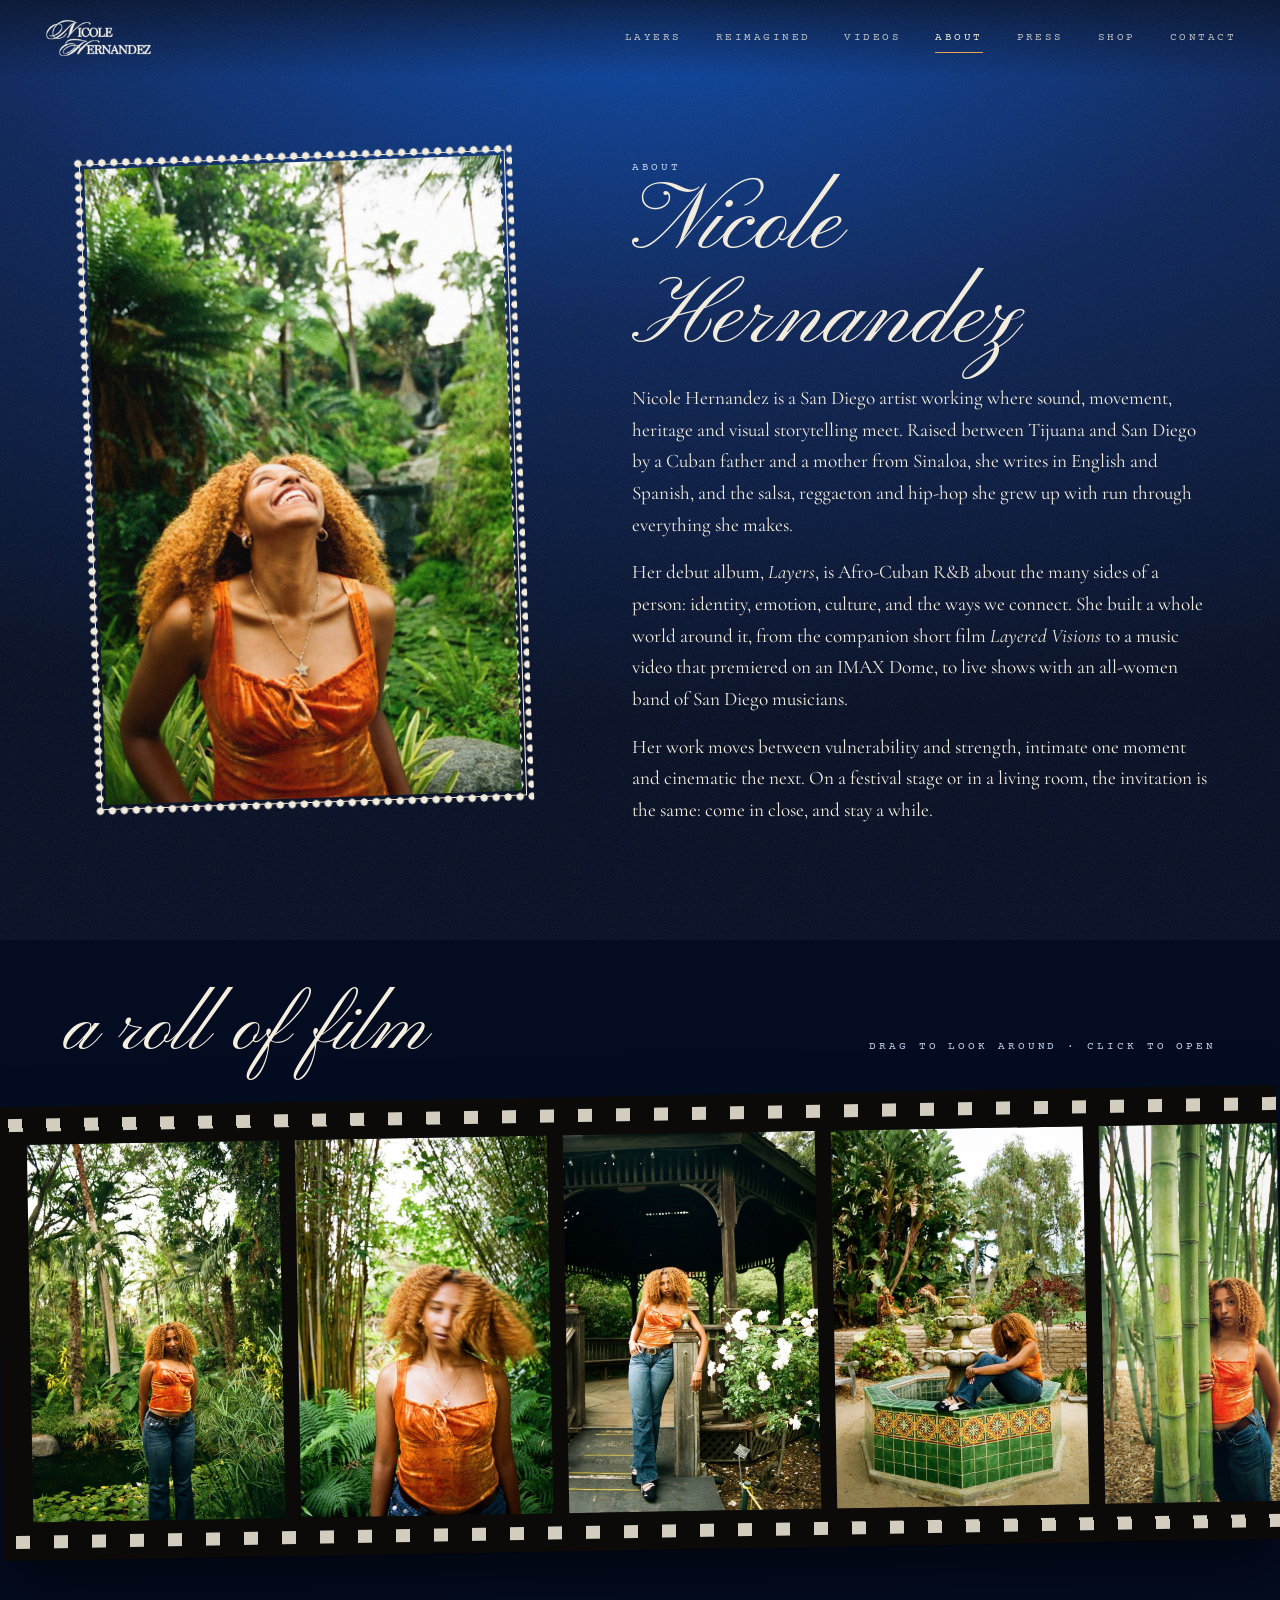
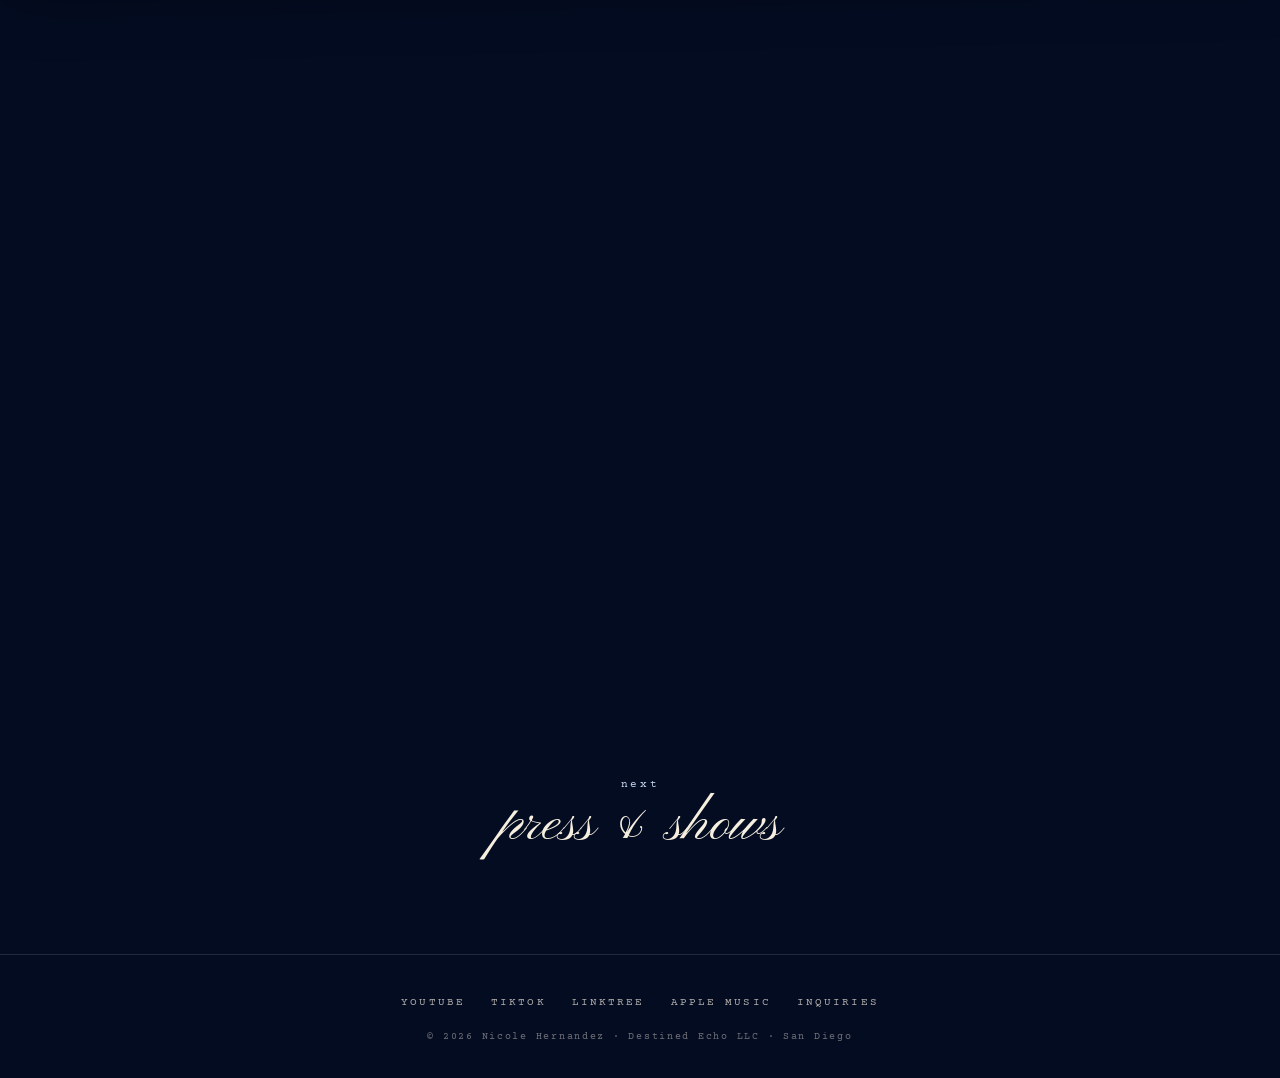
==== about.html @ edb036c1 "Add coming-soon shop sketches; simplify Destined Echo LLC credit Co-Authored-By: Claude Opus 5.5 <no" ====
<!DOCTYPE html>
<html lang="en">
<head>
<meta charset="UTF-8" />
<meta name="viewport" content="width=device-width, initial-scale=1" />
<title>About Nicole Hernandez — Singer-Songwriter &amp; Founder of NEXUS</title>
<meta name="description" content="Nicole Hernandez is a San Diego artist working across sound, movement, heritage and visual storytelling. Her debut Afro-Cuban R&amp;B album Layers, the short film Layered Visions, and NEXUS." />
<link rel="canonical" href="https://nicolehernandez.co/about.html" />
<link rel="icon" href="images/favicon.svg" type="image/svg+xml" />
<meta name="theme-color" content="#040c22" />
<meta property="og:type" content="profile" />
<meta property="og:site_name" content="Nicole Hernandez" />
<meta property="og:title" content="About Nicole Hernandez" />
<meta property="og:url" content="https://nicolehernandez.co/about.html" />
<meta property="og:image" content="https://nicolehernandez.co/images/nicole-hernandez-film-laugh.jpg" />
<meta name="twitter:card" content="summary_large_image" />

<script type="application/ld+json">
{
  "@context": "https://schema.org",
  "@type": "ProfilePage",
  "url": "https://nicolehernandez.co/about.html",
  "name": "About Nicole Hernandez",
  "mainEntity": {
    "@type": "Person",
    "@id": "https://nicolehernandez.co/#nicole",
    "name": "Nicole Hernandez",
    "url": "https://nicolehernandez.co/",
    "image": "https://nicolehernandez.co/images/nicole-hernandez-film-laugh.jpg",
    "jobTitle": "Singer-Songwriter & Creative Entrepreneur",
    "homeLocation": { "@type": "Place", "name": "San Diego, California" },
    "founder": { "@type": "Organization", "name": "NEXUS", "url": "https://nexusglobal.info/" }
  }
}
</script>

<link rel="preconnect" href="https://fonts.googleapis.com" />
<link rel="preconnect" href="https://fonts.gstatic.com" crossorigin />
<link href="https://fonts.googleapis.com/css2?family=Pinyon+Script&family=Cormorant+Garamond:ital,wght@0,400;0,500;1,400&family=Courier+Prime&display=swap" rel="stylesheet" />
<link rel="stylesheet" href="assets/site.css" />
<style>
.intro{display:grid;grid-template-columns:minmax(0,.9fr) minmax(0,1.1fr);gap:clamp(40px,7vw,100px);align-items:center;min-height:calc(100vh - 180px)}
.intro .lace{aspect-ratio:2/3;max-width:440px;width:100%;justify-self:center;transform:rotate(-2deg);transition:transform .8s cubic-bezier(.2,.8,.2,1)}
.intro .lace:hover{transform:rotate(0) scale(1.01)}
.intro h1{font-size:clamp(3.4rem,7.4vw,6.2rem)}
.intro p{margin-top:16px;max-width:31em}
.intro p:first-of-type{margin-top:26px}

/* the film roll */
.roll-head{display:flex;justify-content:space-between;align-items:baseline;gap:20px;margin:clamp(90px,12vw,150px) 0 26px;flex-wrap:wrap}
.roll{
  position:relative;margin:0 calc(-1 * clamp(16px,5vw,64px));
  background:#0b0a08;padding:38px 0;cursor:grab;
  transform:rotate(-1deg);box-shadow:0 30px 60px rgba(0,0,0,.5);
}
.roll:active{cursor:grabbing}
.roll::before,.roll::after{
  content:"";position:absolute;left:0;right:0;height:13px;z-index:2;pointer-events:none;
  background:repeating-linear-gradient(90deg,transparent 0 12px,rgba(246,239,223,.85) 12px 26px,transparent 26px 38px);
}
.roll::before{top:12px}.roll::after{bottom:12px}
.track{display:flex;gap:16px;overflow-x:auto;padding:0 30px;scrollbar-width:none;scroll-behavior:auto}
.track::-webkit-scrollbar{display:none}
.frame{flex:0 0 auto;position:relative;border:0;padding:0;background:none;cursor:inherit}
.frame img{height:clamp(260px,42vh,420px);width:auto;aspect-ratio:2/3;object-fit:cover;filter:saturate(.95);transition:filter .5s, transform .5s;pointer-events:none}
.frame:hover img,.frame:focus-visible img{filter:saturate(1.15) brightness(1.05)}
.frame span{position:absolute;left:4px;bottom:-26px;font-family:var(--type);font-size:.6rem;letter-spacing:.12em;color:var(--amber)}

/* nexus */
.caps-title{font-family:var(--serif);font-weight:500;font-size:clamp(2.4rem,6vw,3.6rem);letter-spacing:.22em;line-height:1.1}
.nexus{display:grid;grid-template-columns:minmax(0,1.1fr) minmax(0,.9fr);gap:clamp(40px,7vw,100px);align-items:center;margin-top:clamp(110px,14vw,170px)}
.nexus .lace{aspect-ratio:2/3;max-width:380px;width:100%;justify-self:center;transform:rotate(2deg)}
.nexus p{margin-top:16px;max-width:30em;color:var(--cream-dim)}
.nexus .textlink{display:inline-block;margin-top:24px}

@media (max-width:860px){
  .intro,.nexus{grid-template-columns:1fr;min-height:0}
  .nexus .lace{order:-1}
}
</style>
</head>
<body>

<header class="bar">
  <a class="home" href="index.html" aria-label="Nicole Hernandez, home"><img src="images/wordmark-cream.png" alt="" width="672" height="247" /></a>
  <nav aria-label="Main">
    <a href="layers.html">Layers</a>
    <a href="reimagined.html">Reimagined</a>
    <a href="videos.html">Videos</a>
    <a href="about.html" aria-current="page">About</a>
    <a href="press.html">Press</a>
    <a href="shop.html">Shop</a>
    <a href="contact.html">Contact</a>
  </nav>
</header>

<main class="page">
  <section class="intro">
    <div class="lace rv"><img src="images/nicole-hernandez-film-laugh.jpg" alt="Nicole Hernandez laughing in a garden, shot on film" width="1061" height="1600" /></div>
    <div class="rv">
      <p class="label">About</p>
      <h1 class="script">Nicole Hernandez</h1>
      <p>Nicole Hernandez is a San Diego artist working where sound, movement, heritage and visual storytelling meet. Raised between Tijuana and San Diego by a Cuban father and a mother from Sinaloa, she writes in English and Spanish, and the salsa, reggaeton and hip-hop she grew up with run through everything she makes.</p>
      <p>Her debut album, <em>Layers</em>, is Afro-Cuban R&amp;B about the many sides of a person: identity, emotion, culture, and the ways we connect. She built a whole world around it, from the companion short film <em>Layered Visions</em> to a music video that premiered on an IMAX Dome, to live shows with an all-women band of San Diego musicians.</p>
      <p>Her work moves between vulnerability and strength, intimate one moment and cinematic the next. On a festival stage or in a living room, the invitation is the same: come in close, and stay a while.</p>
    </div>
  </section>

  <div class="roll-head rv">
    <h2 class="script">a roll of film</h2>
    <p class="label">drag to look around · click to open</p>
  </div>
  <div class="roll rv" id="roll">
    <div class="track" id="track">
      <button class="frame" data-src="images/nicole-hernandez-film-garden.jpg"><img src="images/nicole-hernandez-film-garden.jpg" alt="Nicole Hernandez in an orange top among palms and a lily pond" loading="lazy" width="1061" height="1600" /><span>14 ▸</span></button>
      <button class="frame" data-src="images/nicole-hernandez-film-hair.jpg"><img src="images/nicole-hernandez-film-hair.jpg" alt="Nicole Hernandez mid hair-flip in a bamboo grove" loading="lazy" width="1061" height="1600" /><span>15 ▸</span></button>
      <button class="frame" data-src="images/nicole-hernandez-film-gazebo.jpg"><img src="images/nicole-hernandez-film-gazebo.jpg" alt="Nicole Hernandez leaning on a wooden gazebo beside white roses" loading="lazy" width="1061" height="1600" /><span>16 ▸</span></button>
      <button class="frame" data-src="images/nicole-hernandez-film-fountain.jpg"><img src="images/nicole-hernandez-film-fountain.jpg" alt="Nicole Hernandez sitting on a green tiled fountain" loading="lazy" width="1061" height="1600" /><span>17 ▸</span></button>
      <button class="frame" data-src="images/nicole-hernandez-film-bamboo.jpg"><img src="images/nicole-hernandez-film-bamboo.jpg" alt="Nicole Hernandez standing between tall bamboo stalks" loading="lazy" width="1061" height="1600" /><span>18 ▸</span></button>
      <button class="frame" data-src="images/nicole-hernandez-film-laugh.jpg"><img src="images/nicole-hernandez-film-laugh.jpg" alt="Nicole Hernandez laughing up at the sky" loading="lazy" width="1061" height="1600" /><span>19 ▸</span></button>
    </div>
  </div>

  <section class="nexus">
    <div class="rv">
      <p class="label">Beyond the music</p>
      <h2 class="caps-title">NEXUS</h2>
      <p>The same belief that everything is connected led Nicole to found NEXUS, a San Diego community that brings artists and audiences together across music, dance, film, fashion and sport.</p>
      <a class="textlink" href="https://nexusglobal.info/" target="_blank" rel="noopener">Visit NEXUS ↗</a>
    </div>
    <div class="lace rv"><img src="images/nicole-hernandez-film-gazebo.jpg" alt="" loading="lazy" width="1061" height="1600" /></div>
  </section>

  <div class="next"><a href="press.html"><span>next</span>press &amp; shows</a></div>
</main>

<footer class="foot">
  <a href="https://www.youtube.com/@nicolehernandezcolin" target="_blank" rel="noopener me">YouTube</a>
  <a href="https://www.tiktok.com/@nicolehernandezcolin" target="_blank" rel="noopener me">TikTok</a>
  <a href="https://linktr.ee/nicolehernandezcolin" target="_blank" rel="noopener me">Linktree</a>
  <a href="https://music.apple.com/us/album/layers/1818138787" target="_blank" rel="noopener">Apple Music</a>
  <a href="contact.html">Inquiries</a>
  <small>© 2026 Nicole Hernandez · Destined Echo LLC · San Diego</small>
</footer>

<script src="assets/site.js"></script>
<script>
(() => {
  // drag the film roll with a mouse (touch scrolls natively), with a little glide
  const track = document.getElementById('track');
  let down = false, sx = 0, sl = 0, v = 0, last = 0, moved = false;
  track.addEventListener('pointerdown', e => {
    if (e.pointerType !== 'mouse') return;
    down = true; moved = false; sx = last = e.clientX; sl = track.scrollLeft; v = 0;
  });
  addEventListener('pointermove', e => {
    if (!down) return;
    if (Math.abs(e.clientX - sx) > 4) moved = true;
    v = e.clientX - last; last = e.clientX;
    track.scrollLeft = sl - (e.clientX - sx);
  });
  addEventListener('pointerup', () => {
    if (!down) return;
    down = false;
    (function glide() { if (Math.abs(v) < .5) return; track.scrollLeft -= v; v *= .93; requestAnimationFrame(glide); })();
  });
  track.querySelectorAll('.frame').forEach(f => f.addEventListener('click', e => {
    if (moved) { e.preventDefault(); return; }
    NH.openPhoto(f.dataset.src, f.querySelector('img').alt, f);
  }));
  // vertical wheel scrolls the roll sideways while hovering it
  track.addEventListener('wheel', e => {
    if (Math.abs(e.deltaY) < Math.abs(e.deltaX)) return;
    const max = track.scrollWidth - track.clientWidth;
    if ((e.deltaY > 0 && track.scrollLeft < max) || (e.deltaY < 0 && track.scrollLeft > 0)) {
      e.preventDefault(); track.scrollLeft += e.deltaY;
    }
  }, { passive: false });
})();
</script>
</body>
</html>
---- assets/site.css ----
/* ════════════════════════════════════════════════════════════
   Nicole Hernandez — shared styles
   One palette (blues + cream, one warm amber accent), one lace frame,
   three typefaces. Every page links this file.
   ════════════════════════════════════════════════════════════ */
:root{
  --night:#040c22;
  --deep:#0a2357;
  --cobalt:#0a47a8;
  --sky:#6c9be6;
  --mist:#c8d7f2;
  --cream:#f6efdf;
  --cream-dim:rgba(246,239,223,.72);
  --amber:#f2a24a;
  --script:'Pinyon Script', cursive;
  --serif:'Cormorant Garamond', Georgia, serif;
  --type:'Courier Prime', 'Courier New', monospace;
}
*{box-sizing:border-box;margin:0;padding:0}
html{background:var(--night)}
body{
  min-height:100vh;
  background:radial-gradient(ellipse 120% 80% at 50% 0%, var(--cobalt) 0%, var(--deep) 45%, var(--night) 100%) fixed;
  color:var(--cream);
  font-family:var(--serif);
  font-size:1.2rem;
  line-height:1.65;
  overflow-x:hidden;
  -webkit-font-smoothing:antialiased;
}
a{color:inherit}
img{max-width:100%;display:block}
::selection{background:var(--amber);color:var(--night)}

/* film grain over everything */
body::after{
  content:"";position:fixed;inset:-40px;pointer-events:none;z-index:90;opacity:.11;
  background-image:url("data:image/svg+xml,%3Csvg xmlns='http://www.w3.org/2000/svg' width='180' height='180'%3E%3Cfilter id='n'%3E%3CfeTurbulence type='fractalNoise' baseFrequency='.85' numOctaves='3' stitchTiles='stitch'/%3E%3C/filter%3E%3Crect width='100%25' height='100%25' filter='url(%23n)'/%3E%3C/svg%3E");
  animation:grain .9s steps(3) infinite;
}
@keyframes grain{33%{transform:translate(-6px,4px)}66%{transform:translate(5px,-5px)}}

/* ── type ── */
.label{font-family:var(--type);font-size:.7rem;letter-spacing:.26em;text-transform:uppercase;color:var(--mist)}
.script{font-family:var(--script);font-weight:400;line-height:1}
h1.script{font-size:clamp(4.4rem,13vw,9rem)}
h2.script{font-size:clamp(3rem,8vw,5rem)}
.lede{font-style:italic;color:var(--cream-dim);max-width:34em}
.textlink{font-family:var(--type);font-size:.74rem;letter-spacing:.18em;text-transform:uppercase;text-decoration:none;
  border-bottom:1px solid rgba(246,239,223,.35);padding-bottom:3px;transition:color .3s,border-color .3s}
.textlink:hover{color:var(--amber);border-color:var(--amber)}

/* ── lace frame (cream doily dots) ── */
.lace{
  position:relative;padding:12px;
  background:radial-gradient(circle, var(--cream) 3.4px, transparent 3.9px) 0 0/12px 12px;
  filter:drop-shadow(0 24px 40px rgba(0,0,0,.45));
}
.lace::before{content:"";position:absolute;inset:12px;border:1px solid var(--cream);pointer-events:none;z-index:2;margin:-5px}
.lace > img,.lace > .fill{width:100%;height:100%;object-fit:cover;position:relative}

/* ── top bar ── */
.bar{
  position:fixed;top:0;left:0;right:0;z-index:50;
  display:flex;align-items:center;justify-content:space-between;gap:20px;
  padding:18px clamp(16px,4vw,44px);
  background:linear-gradient(to bottom, rgba(4,12,34,.75), rgba(4,12,34,0));
}
.bar .home img{height:40px;width:auto;transition:opacity .3s}
.bar .home:hover img{opacity:.75}
.bar nav{display:flex;gap:clamp(14px,3vw,34px)}
.bar nav a{font-family:var(--type);font-size:.7rem;letter-spacing:.22em;text-transform:uppercase;text-decoration:none;opacity:.78;position:relative;padding:4px 0}
.bar nav a::after{content:"";position:absolute;left:0;right:0;bottom:-2px;height:1px;background:var(--amber);transform:scaleX(0);transform-origin:left;transition:transform .35s}
.bar nav a:hover,.bar nav a[aria-current="page"]{opacity:1}
.bar nav a:hover::after,.bar nav a[aria-current="page"]::after{transform:scaleX(1)}

/* ── page shell ── */
.page{min-height:100vh;padding:120px clamp(16px,5vw,64px) 60px;max-width:1280px;margin:0 auto}
.next{display:flex;justify-content:center;margin:90px 0 10px}
.next a{font-family:var(--script);font-size:clamp(2.4rem,6vw,3.6rem);text-decoration:none;line-height:1;transition:color .3s, letter-spacing .4s}
.next a span{font-family:var(--type);font-size:.66rem;letter-spacing:.26em;display:block;text-align:center;color:var(--mist);margin-bottom:6px}
.next a:hover{color:var(--amber)}

.foot{display:flex;flex-wrap:wrap;justify-content:center;gap:10px 26px;padding:40px 20px 34px;border-top:1px solid rgba(200,215,242,.15);margin-top:30px}
.foot a{font-family:var(--type);font-size:.66rem;letter-spacing:.2em;text-transform:uppercase;text-decoration:none;opacity:.7}
.foot a:hover{opacity:1;color:var(--amber)}
.foot small{flex-basis:100%;text-align:center;font-family:var(--type);font-size:.6rem;letter-spacing:.18em;opacity:.45;margin-top:6px}

/* ── warm light that follows the cursor (the "firelight in blue") ── */
.glow{
  position:fixed;left:0;top:0;width:520px;height:520px;margin:-260px 0 0 -260px;border-radius:50%;
  pointer-events:none;z-index:1;mix-blend-mode:screen;opacity:0;transition:opacity .6s;
  background:radial-gradient(circle, rgba(242,162,74,.16), rgba(242,162,74,.05) 40%, transparent 68%);
}
.glow.on{opacity:1}

/* ── page transition veil ── */
.veil{
  position:fixed;inset:0;z-index:100;pointer-events:none;
  background:radial-gradient(ellipse at 50% 40%, var(--cobalt), var(--night) 75%);
  clip-path:circle(0% at var(--vx,50%) var(--vy,50%));
}
.veil.cover{clip-path:circle(150% at var(--vx,50%) var(--vy,50%));transition:clip-path .65s cubic-bezier(.7,0,.3,1)}
.veil.instant{transition:none}
.veil.lift{clip-path:circle(0% at 50% 50%);transition:clip-path .8s cubic-bezier(.7,0,.3,1)}

/* ── reveal on scroll ── */
.rv{opacity:0;translate:0 26px;filter:blur(6px);transition:opacity 1s ease, translate 1s ease, filter 1s ease}
.rv.in{opacity:1;translate:0 0;filter:none}

/* ── lightbox (videos + photos) ── */
.lb{position:fixed;inset:0;z-index:95;display:none;place-items:center;padding:20px;background:rgba(4,12,34,.92);backdrop-filter:blur(8px)}
.lb.on{display:grid;animation:fade .35s ease}
@keyframes fade{from{opacity:0}}
.lb-close{position:absolute;top:18px;right:18px;background:none;border:1px solid var(--cream);color:var(--cream);border-radius:999px;padding:8px 16px;font-family:var(--type);font-size:.68rem;letter-spacing:.2em;cursor:pointer}
.lb-close:hover{background:var(--cream);color:var(--night)}

@media (max-width:720px){
  .bar{flex-direction:column;gap:8px;padding:12px 12px 16px;background:linear-gradient(to bottom, rgba(4,12,34,.92) 60%, rgba(4,12,34,0))}
  .bar .home img{height:32px}
  .bar nav{gap:8px 16px;flex-wrap:wrap;justify-content:center}
  .bar nav a{font-size:.64rem;letter-spacing:.16em}
  .page{padding-top:130px}
}
@media (prefers-reduced-motion:reduce){
  *,*::before,*::after{animation:none!important;transition:none!important}
  .rv{opacity:1;translate:none;filter:none}
}
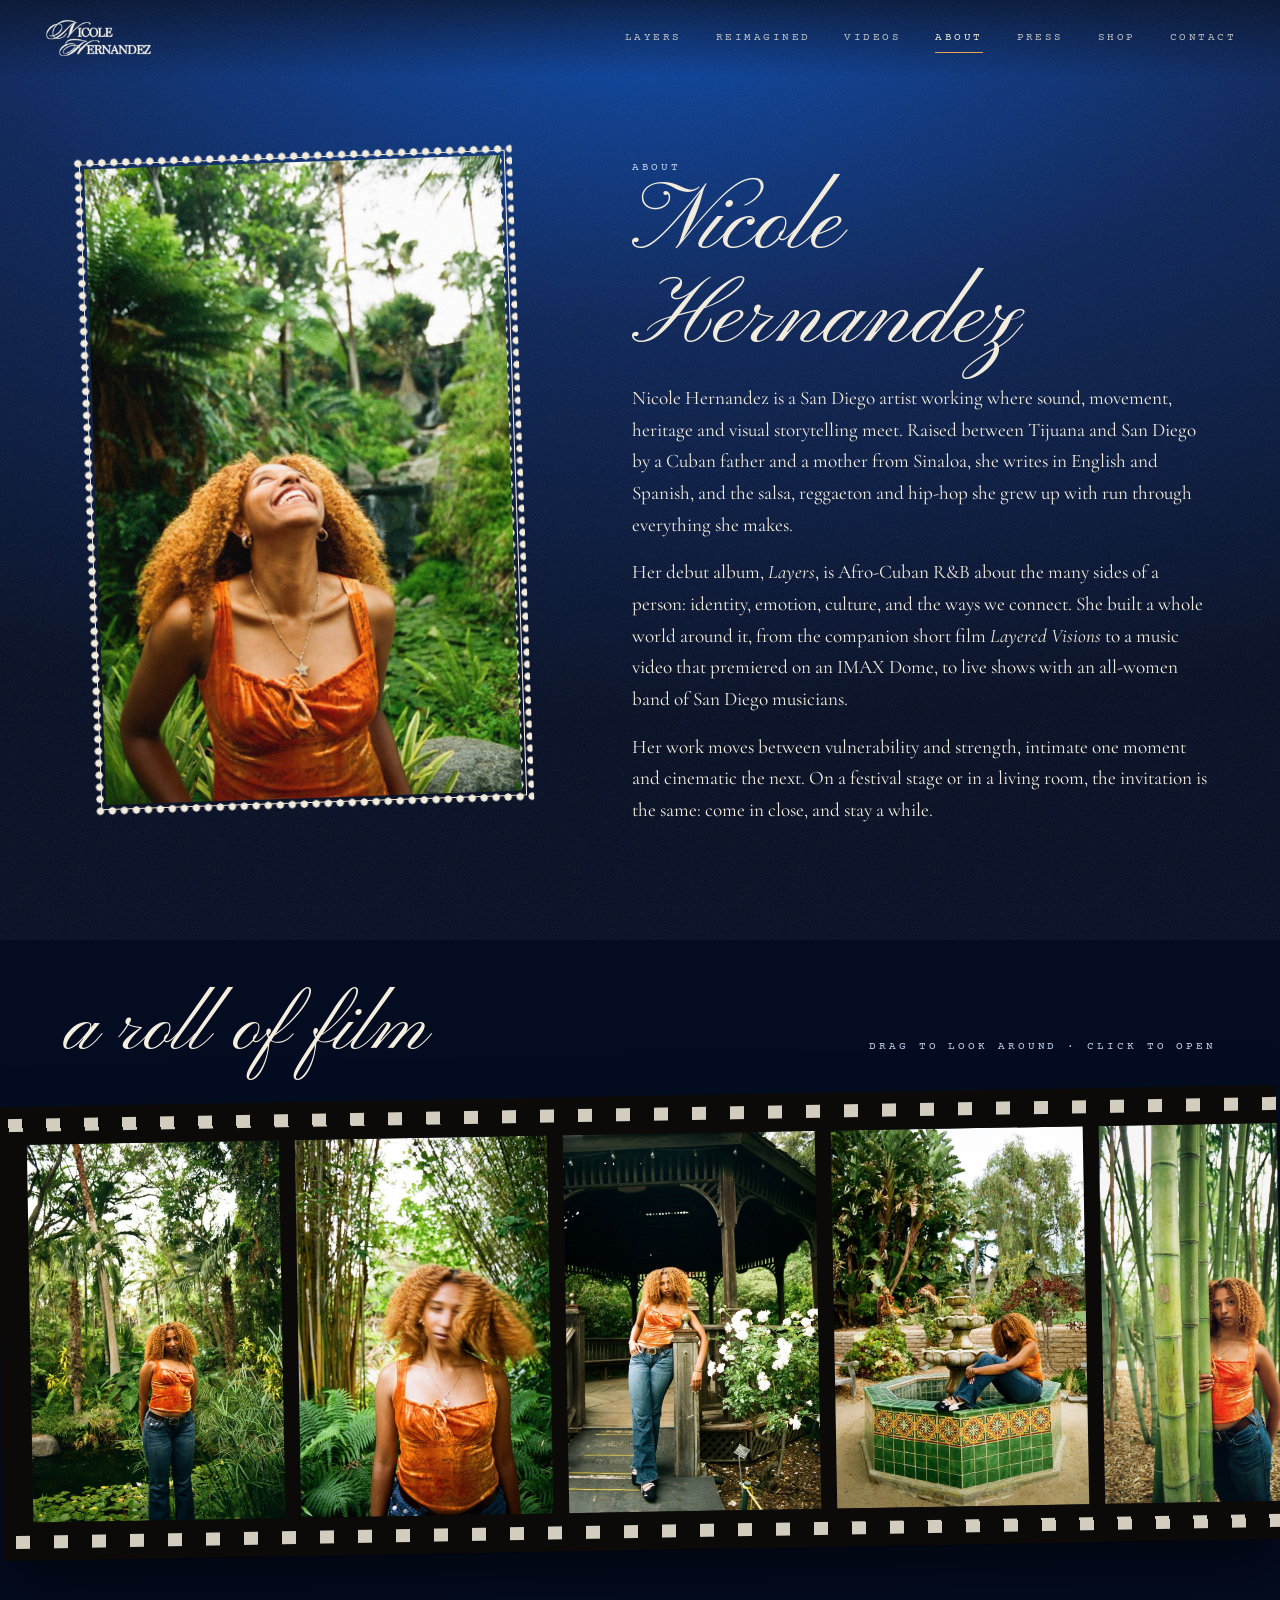
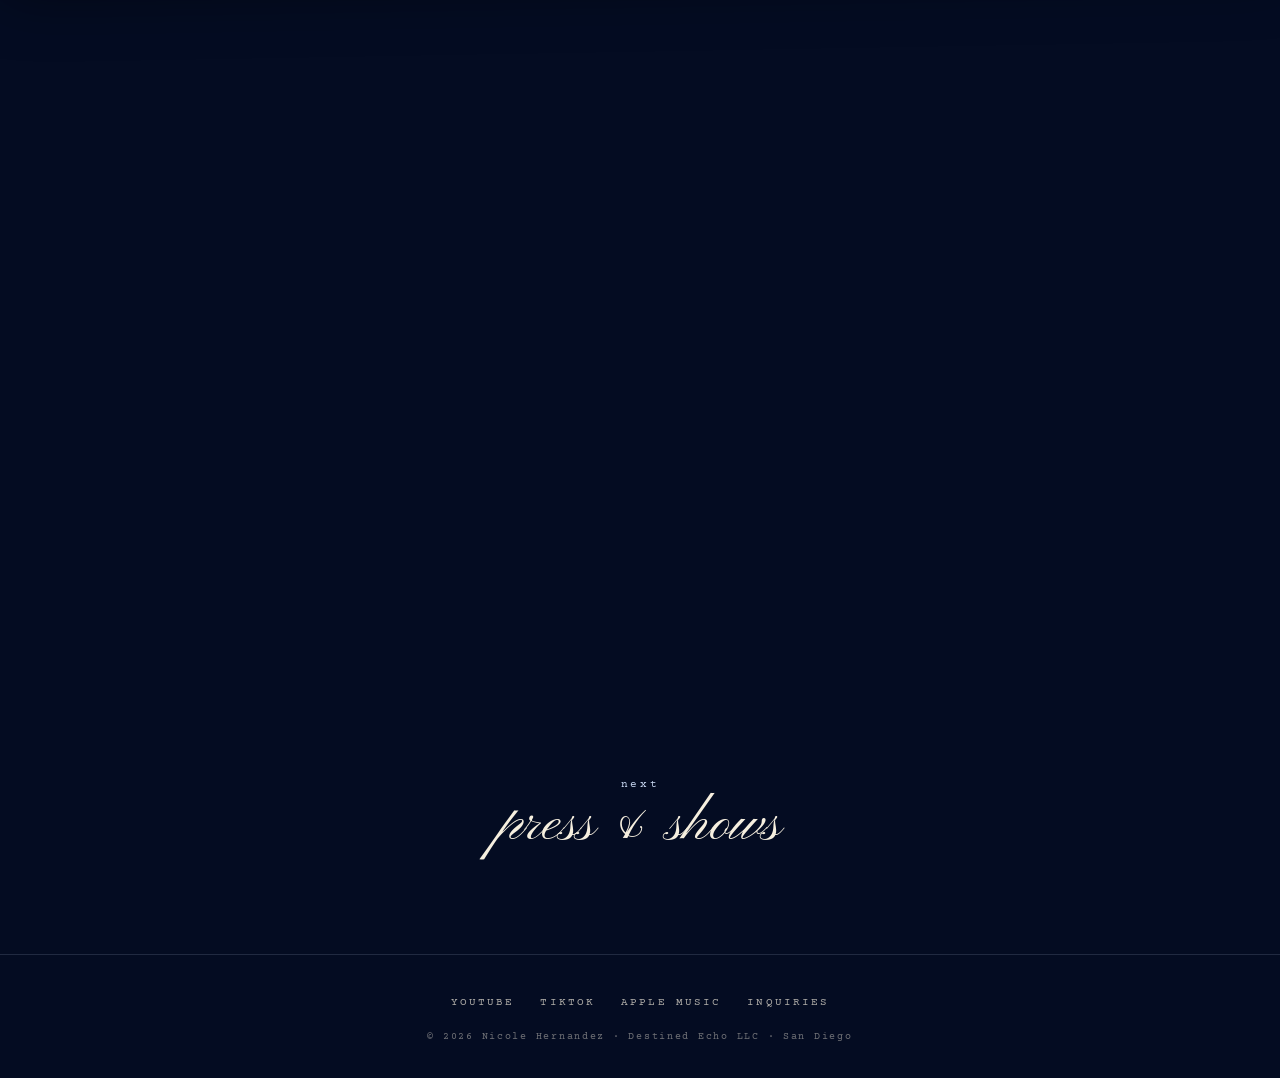
==== commit 5a68fd84: "Remove Linktree links Co-Authored-By: Claude Opus 5.5 <noreply@anthropic.com>" ====
--- a/about.html
+++ b/about.html
@@ -137,7 +137,6 @@
 <footer class="foot">
   <a href="https://www.youtube.com/@nicolehernandezcolin" target="_blank" rel="noopener me">YouTube</a>
   <a href="https://www.tiktok.com/@nicolehernandezcolin" target="_blank" rel="noopener me">TikTok</a>
-  <a href="https://linktr.ee/nicolehernandezcolin" target="_blank" rel="noopener me">Linktree</a>
   <a href="https://music.apple.com/us/album/layers/1818138787" target="_blank" rel="noopener">Apple Music</a>
   <a href="contact.html">Inquiries</a>
   <small>© 2026 Nicole Hernandez · Destined Echo LLC · San Diego</small>
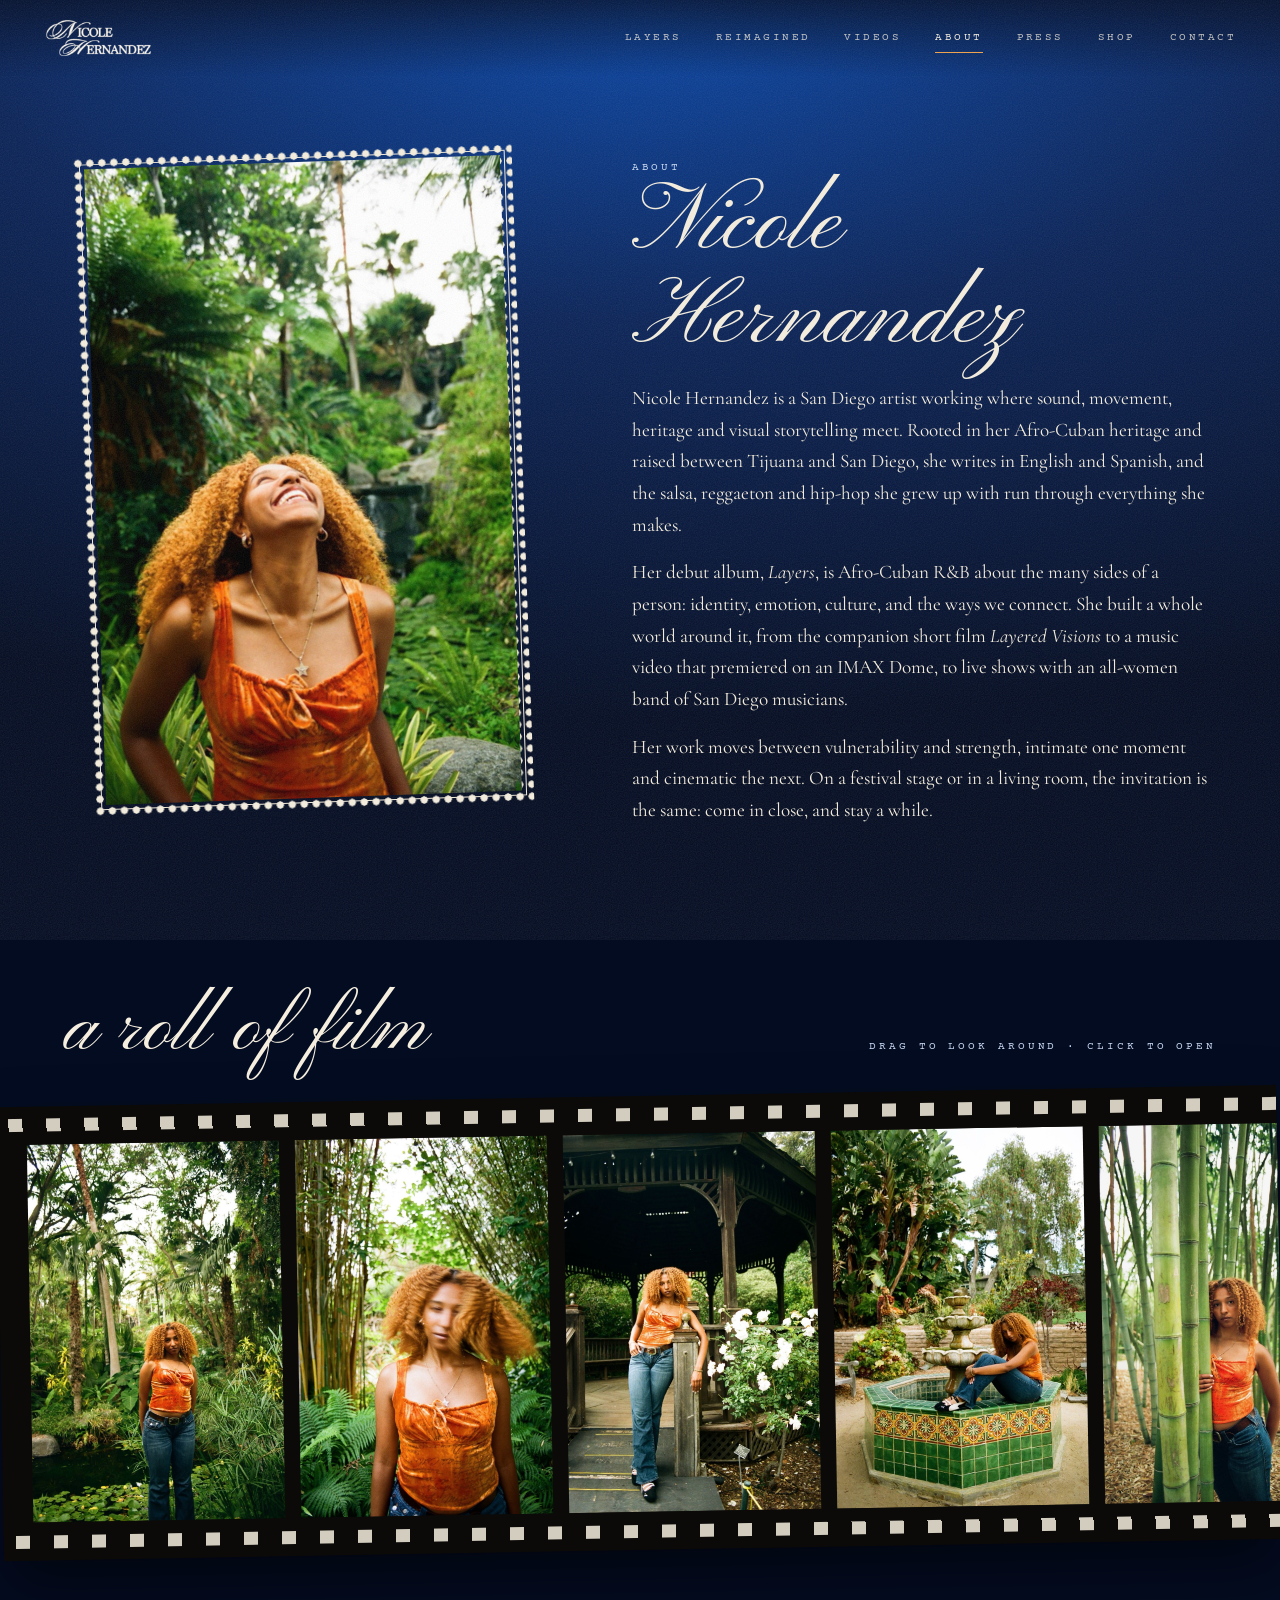
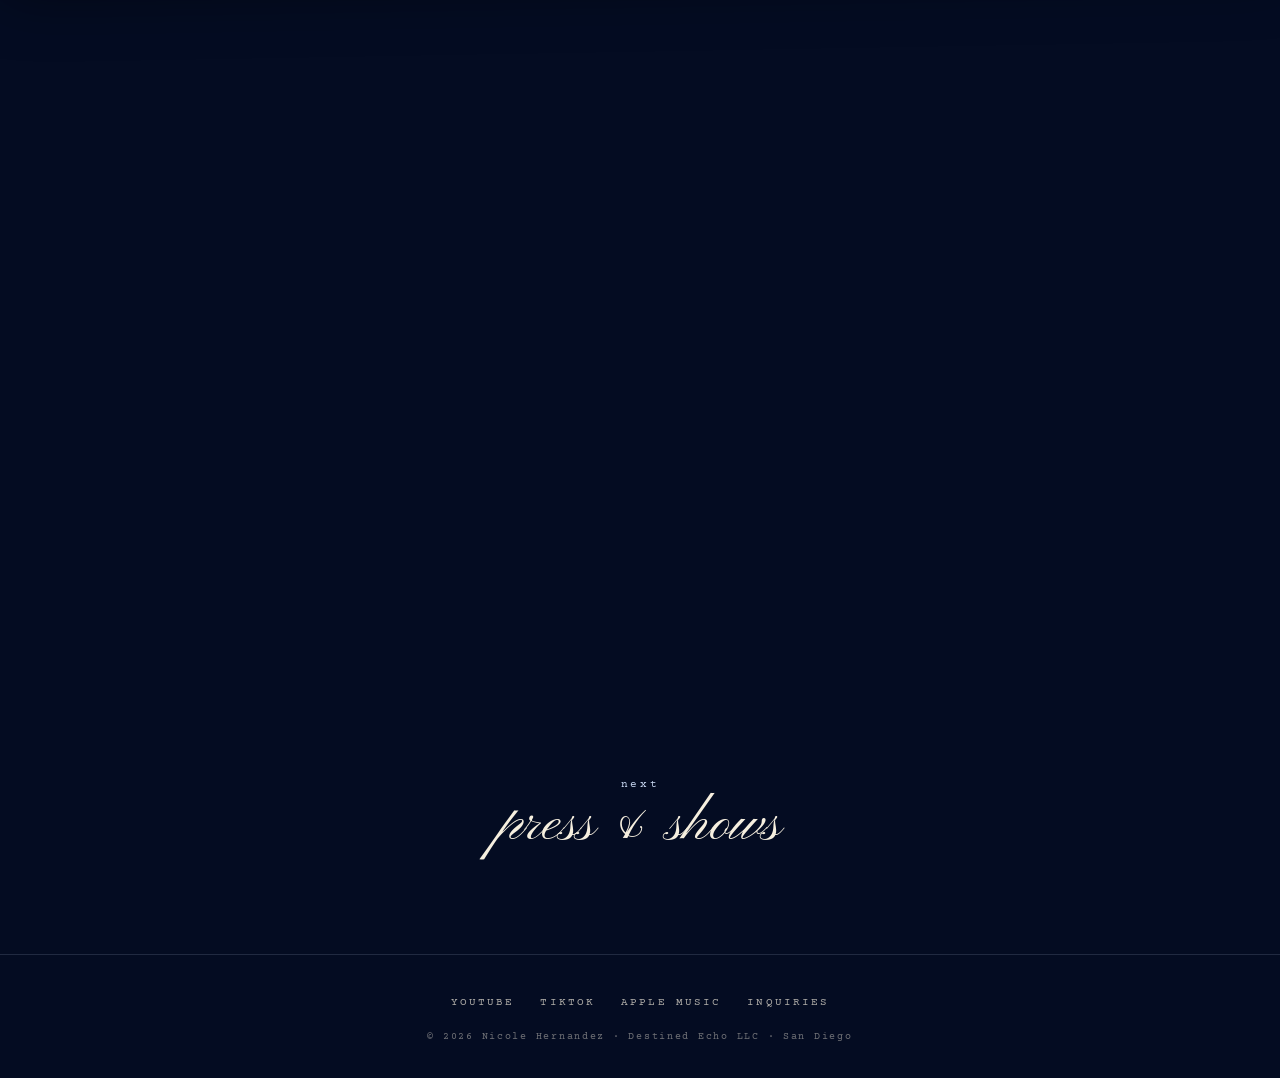
==== commit 26a2b7a0: "About: lead with Afro-Cuban heritage Co-Authored-By: Claude Opus 5.5 <noreply@anthropic.com>" ====
--- a/about.html
+++ b/about.html
@@ -100,7 +100,7 @@
     <div class="rv">
       <p class="label">About</p>
       <h1 class="script">Nicole Hernandez</h1>
-      <p>Nicole Hernandez is a San Diego artist working where sound, movement, heritage and visual storytelling meet. Raised between Tijuana and San Diego by a Cuban father and a mother from Sinaloa, she writes in English and Spanish, and the salsa, reggaeton and hip-hop she grew up with run through everything she makes.</p>
+      <p>Nicole Hernandez is a San Diego artist working where sound, movement, heritage and visual storytelling meet. Rooted in her Afro-Cuban heritage and raised between Tijuana and San Diego, she writes in English and Spanish, and the salsa, reggaeton and hip-hop she grew up with run through everything she makes.</p>
       <p>Her debut album, <em>Layers</em>, is Afro-Cuban R&amp;B about the many sides of a person: identity, emotion, culture, and the ways we connect. She built a whole world around it, from the companion short film <em>Layered Visions</em> to a music video that premiered on an IMAX Dome, to live shows with an all-women band of San Diego musicians.</p>
       <p>Her work moves between vulnerability and strength, intimate one moment and cinematic the next. On a festival stage or in a living room, the invitation is the same: come in close, and stay a while.</p>
     </div>
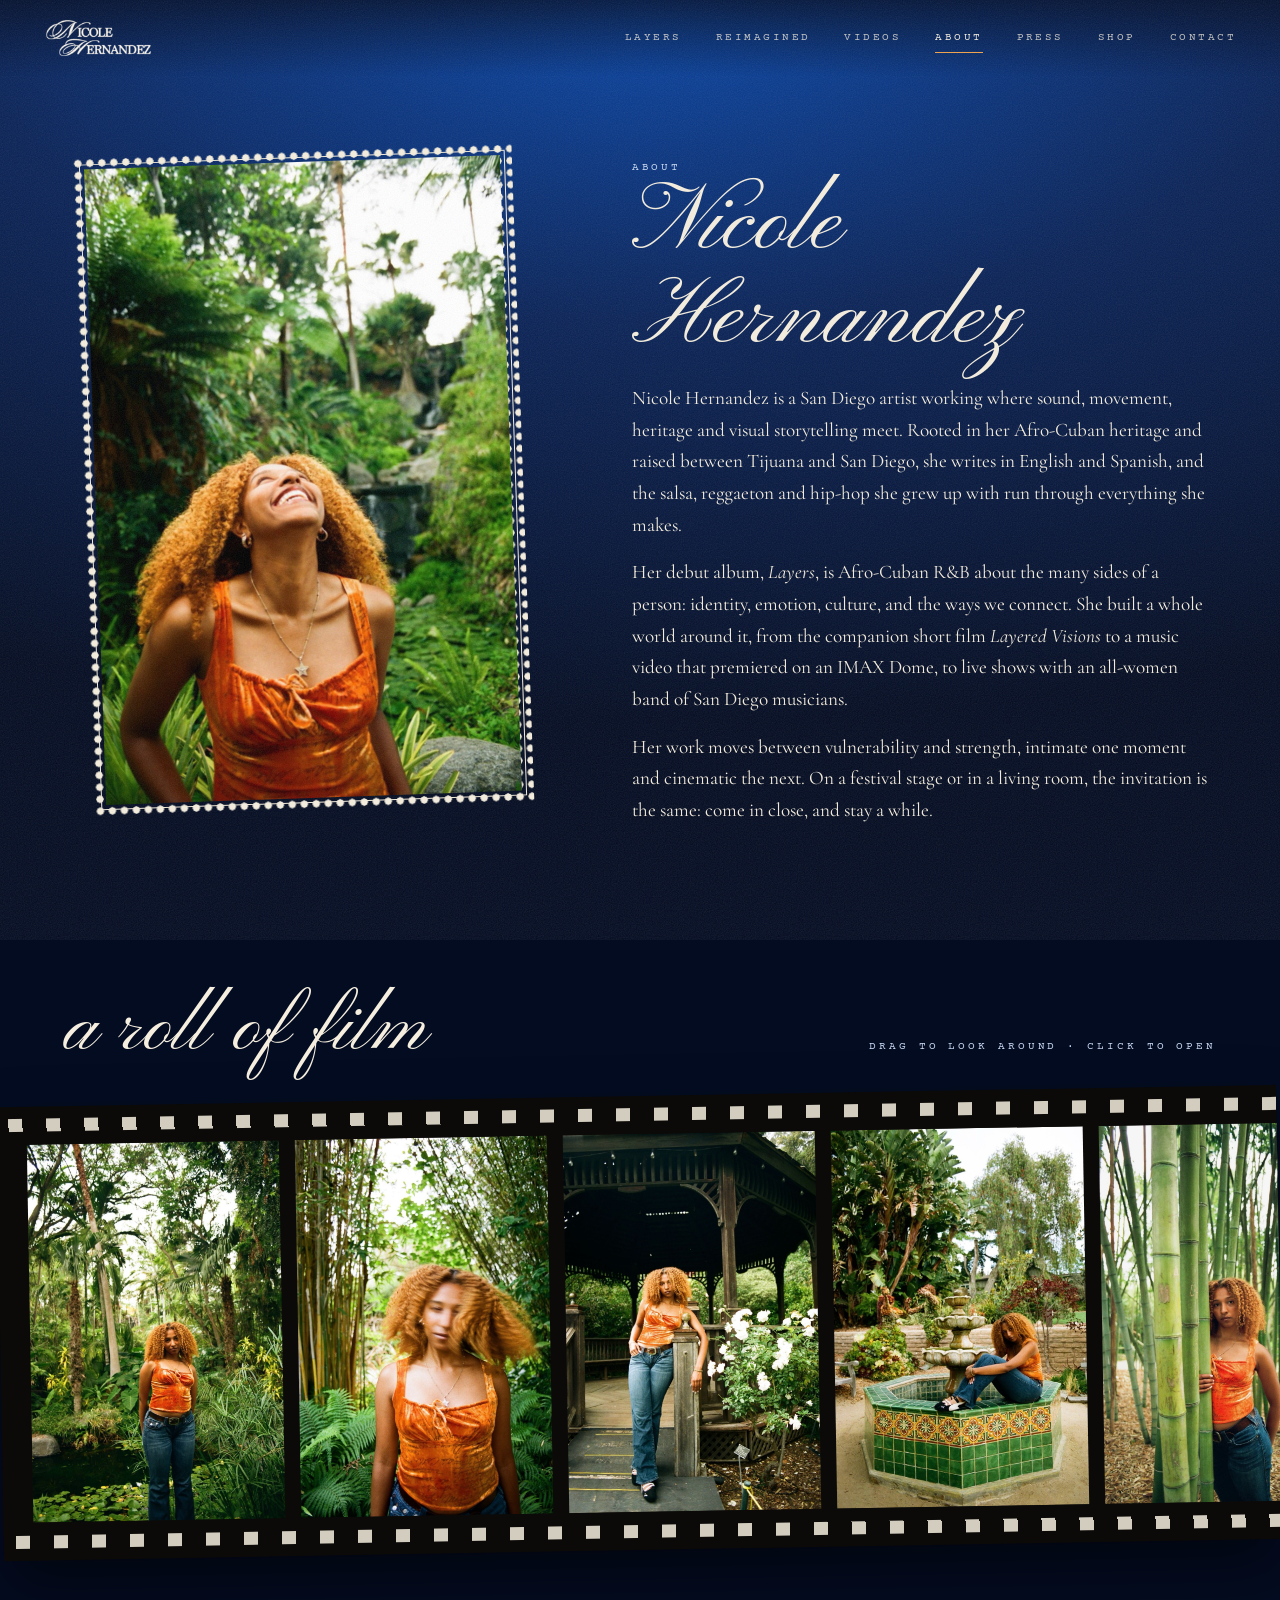
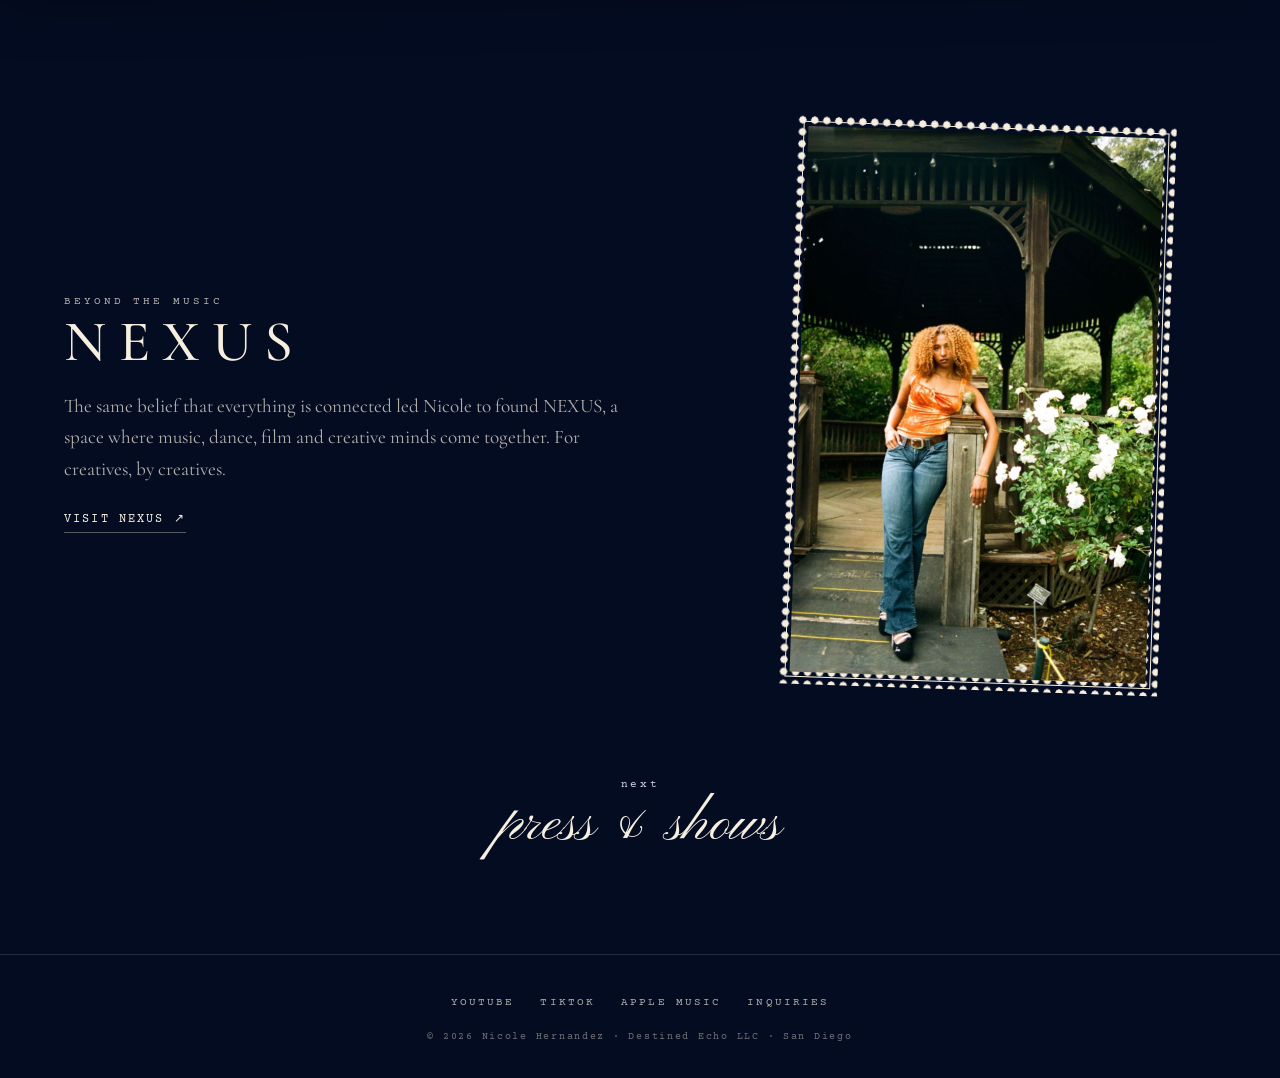
==== commit 8dfeca0e: "About: new NEXUS description Co-Authored-By: Claude Opus 5.5 <noreply@anthropic.com>" ====
--- a/about.html
+++ b/about.html
@@ -125,7 +125,7 @@
     <div class="rv">
       <p class="label">Beyond the music</p>
       <h2 class="caps-title">NEXUS</h2>
-      <p>The same belief that everything is connected led Nicole to found NEXUS, a San Diego community that brings artists and audiences together across music, dance, film, fashion and sport.</p>
+      <p>The same belief that everything is connected led Nicole to found NEXUS, a space where music, dance, film and creative minds come together. For creatives, by creatives.</p>
       <a class="textlink" href="https://nexusglobal.info/" target="_blank" rel="noopener">Visit NEXUS ↗</a>
     </div>
     <div class="lace rv"><img src="images/nicole-hernandez-film-gazebo.jpg" alt="" loading="lazy" width="1061" height="1600" /></div>
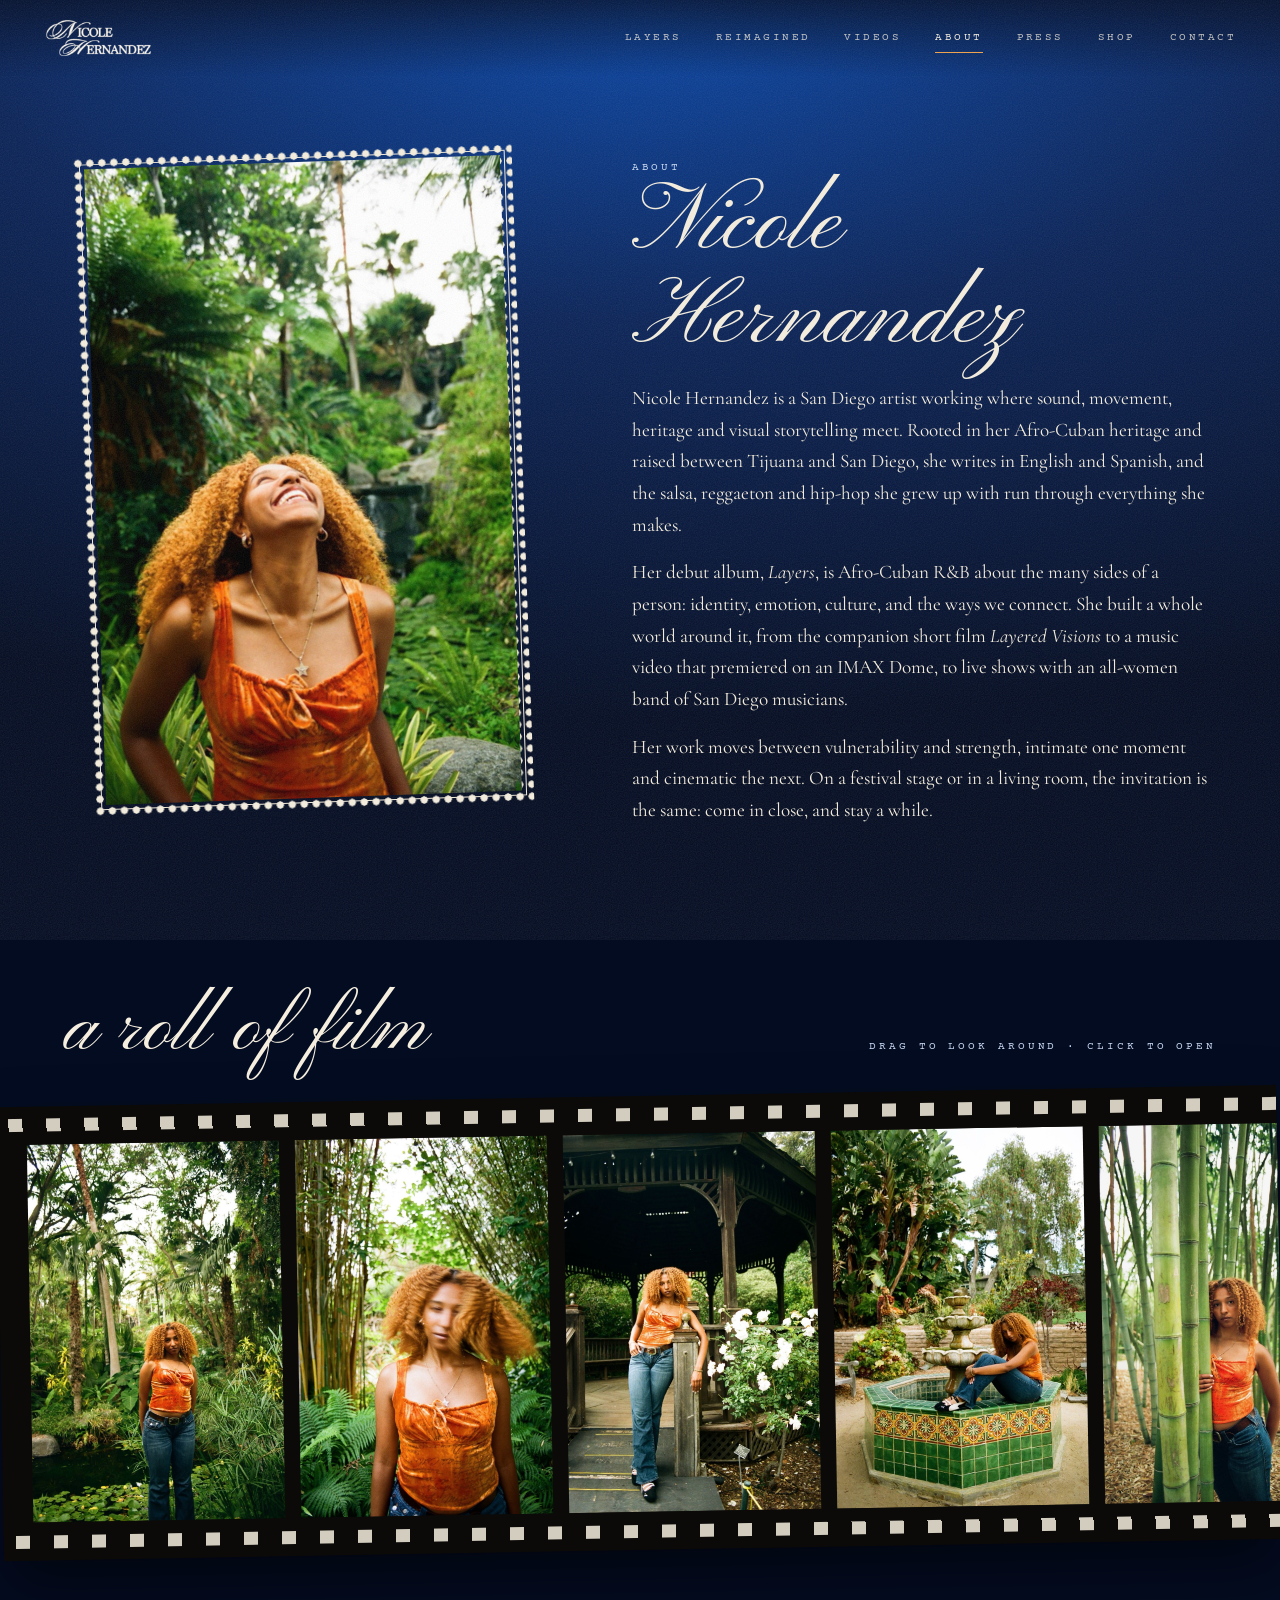
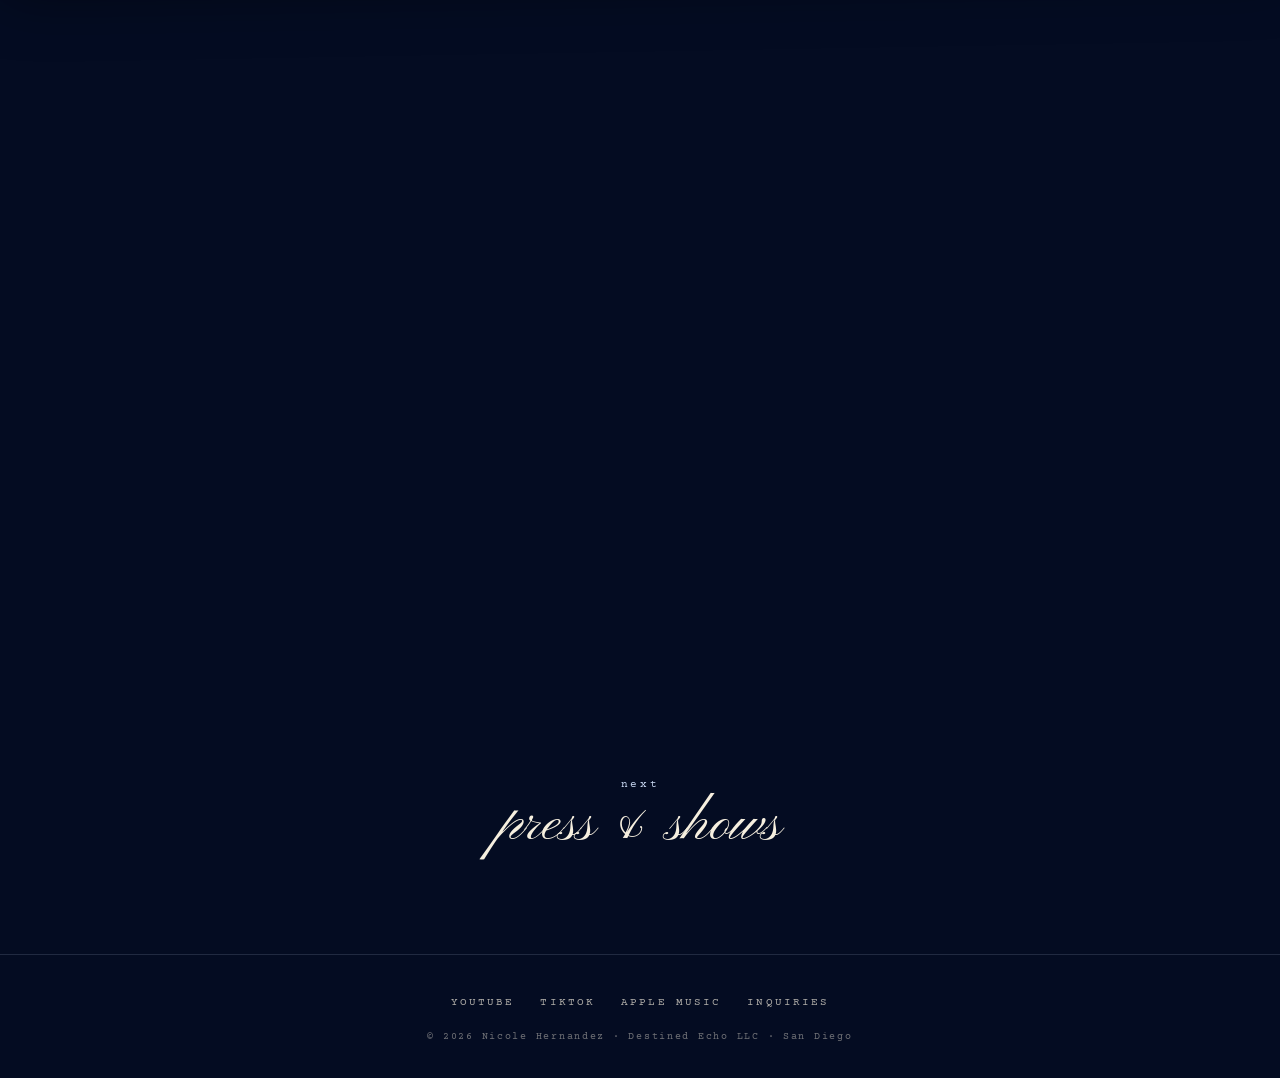
==== commit 445f09c6: "SEO: full artist profile on About, image sitemap Co-Authored-By: Claude Opus 5.5 <noreply@anthropic." ====
--- a/about.html
+++ b/about.html
@@ -25,11 +25,32 @@
     "@type": "Person",
     "@id": "https://nicolehernandez.co/#nicole",
     "name": "Nicole Hernandez",
+    "alternateName": "Nicole Hernandez Colin",
     "url": "https://nicolehernandez.co/",
-    "image": "https://nicolehernandez.co/images/nicole-hernandez-film-laugh.jpg",
+    "image": [
+      "https://nicolehernandez.co/images/nicole-hernandez-layers-portrait.jpg",
+      "https://nicolehernandez.co/images/nicole-hernandez-film-laugh.jpg"
+    ],
     "jobTitle": "Singer-Songwriter & Creative Entrepreneur",
+    "description": "Nicole Hernandez is a San Diego singer-songwriter and multidisciplinary artist rooted in her Afro-Cuban heritage. Creator of the Afro-Cuban R&B album Layers and the short film Layered Visions, and founder of NEXUS.",
+    "hasOccupation": [
+      { "@type": "Occupation", "name": "Singer-songwriter" },
+      { "@type": "Occupation", "name": "Creative entrepreneur" }
+    ],
     "homeLocation": { "@type": "Place", "name": "San Diego, California" },
-    "founder": { "@type": "Organization", "name": "NEXUS", "url": "https://nexusglobal.info/" }
+    "knowsLanguage": ["English", "Spanish"],
+    "founder": { "@type": "Organization", "name": "NEXUS", "url": "https://nexusglobal.info/" },
+    "sameAs": [
+      "https://www.youtube.com/@nicolehernandezcolin",
+      "https://www.tiktok.com/@nicolehernandezcolin",
+      "https://music.apple.com/us/album/layers/1818138787",
+      "https://soundcloud.com/nicole-hernandez-268512016",
+      "https://nexusglobal.info/"
+    ],
+    "subjectOf": [
+      { "@type": "PodcastEpisode", "name": "Nicole Hernandez's music crosses borders, languages and genres", "datePublished": "2026-09-17", "url": "https://www.kpbs.org/podcasts/the-finest/nicole-hernandezs-music-crosses-borders-languages-and-genres" },
+      { "@type": "NewsArticle", "headline": "10 standout San Diego artists from the 2026 NPR Tiny Desk Contest", "datePublished": "2026-05-12", "url": "https://www.kpbs.org/news/arts-culture/2026/05/12/10-standout-san-diego-artists-from-the-2026-npr-tiny-desk-contest" }
+    ]
   }
 }
 </script>
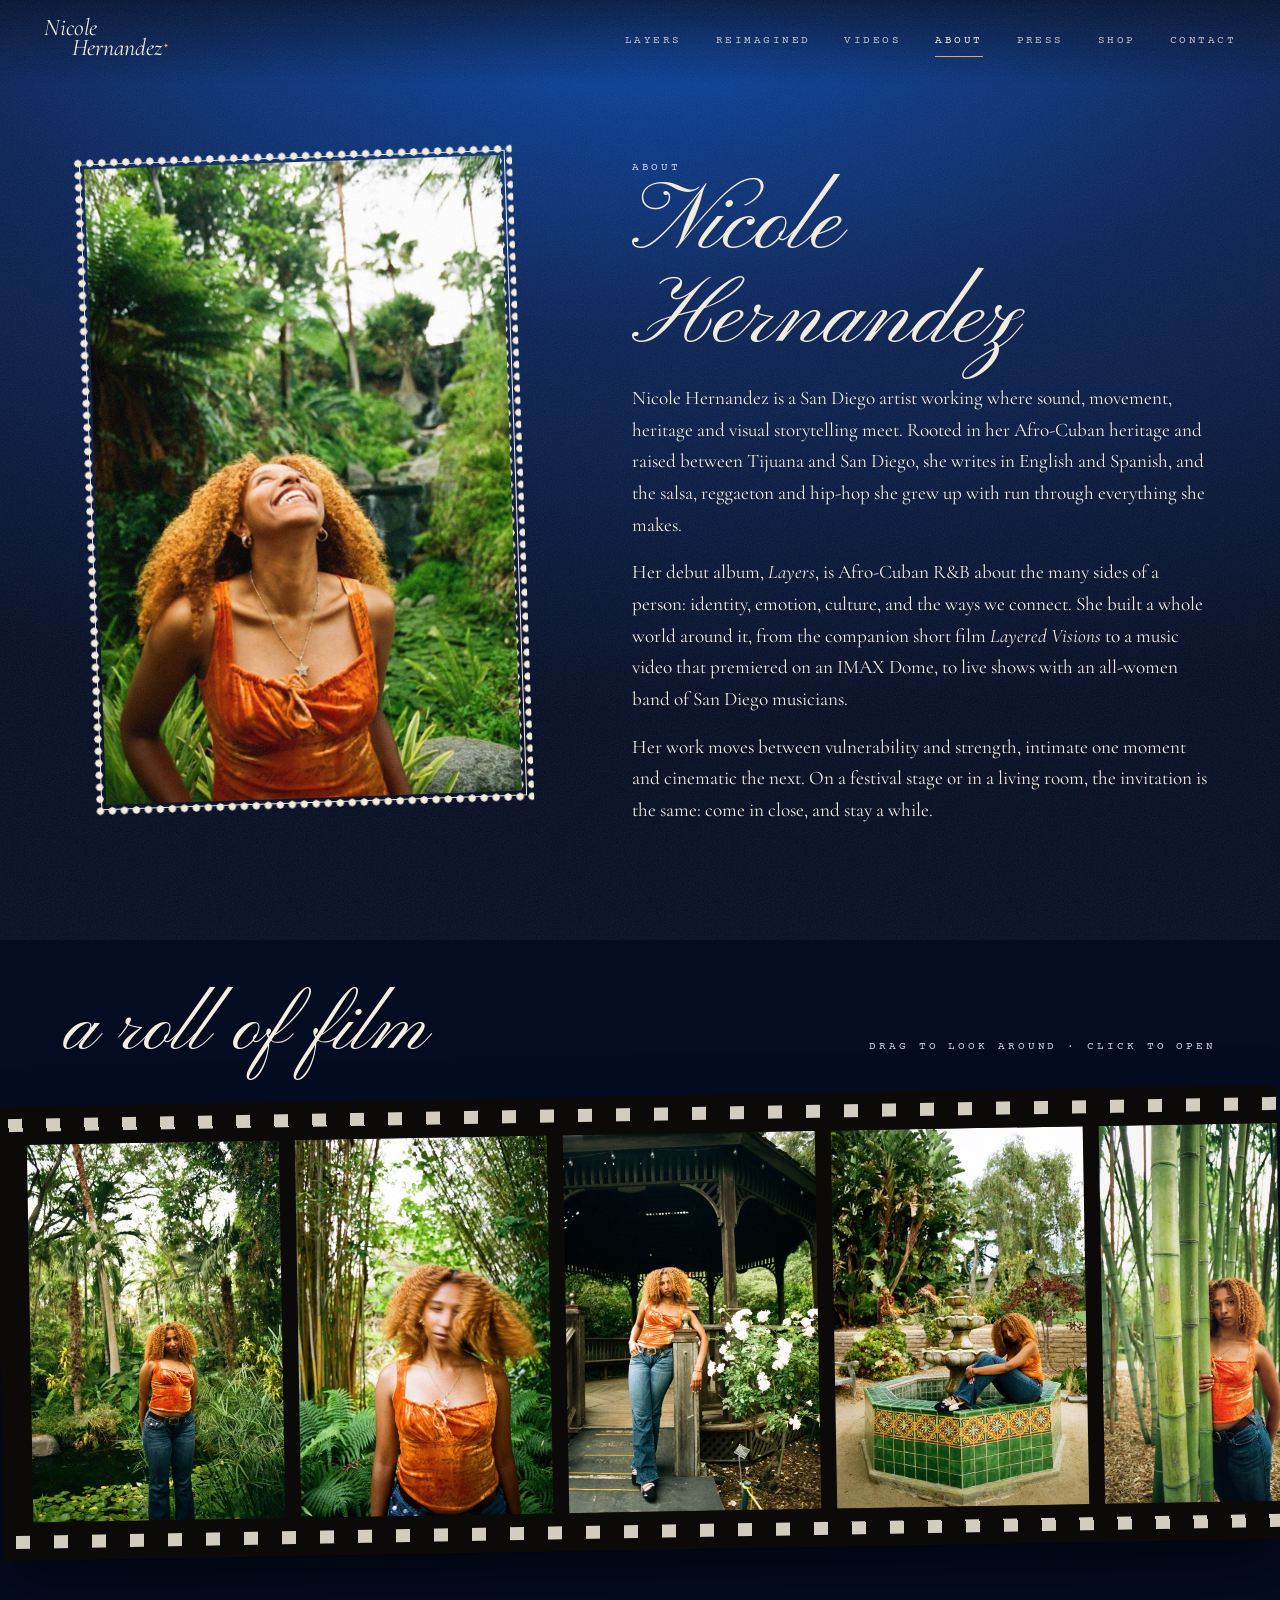
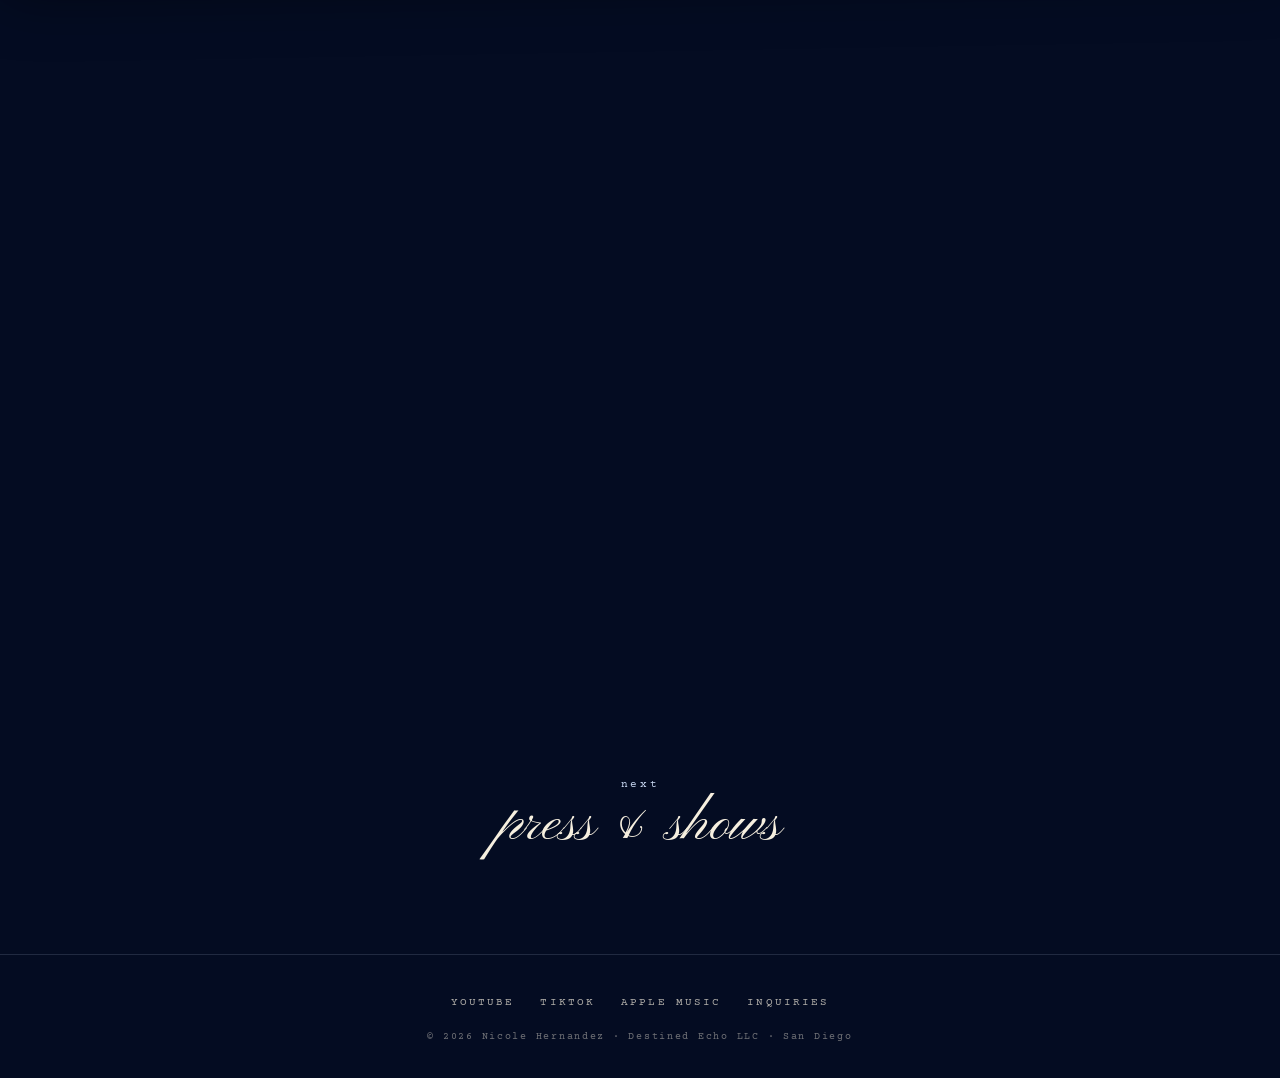
==== commit 1252fcb8: "Replace designer wordmark with an original typeset wordmark; remove logo files Co-Authored-By: Claud" ====
--- a/about.html
+++ b/about.html
@@ -103,7 +103,7 @@
 <body>
 
 <header class="bar">
-  <a class="home" href="index.html" aria-label="Nicole Hernandez, home"><img src="images/wordmark-cream.png" alt="" width="672" height="247" /></a>
+  <a class="home" href="index.html" aria-label="Nicole Hernandez, home"><span class="wm"><span>Nicole</span><span>Hernandez<i>✦</i></span></span></a>
   <nav aria-label="Main">
     <a href="layers.html">Layers</a>
     <a href="reimagined.html">Reimagined</a>
--- a/assets/site.css
+++ b/assets/site.css
@@ -126,3 +126,13 @@
   *,*::before,*::after{animation:none!important;transition:none!important}
   .rv{opacity:1;translate:none;filter:none}
 }
+
+/* ── wordmark: set in Cormorant Garamond italic (open-licensed), no image ── */
+.wm{display:inline-block;font-family:var(--serif);font-style:italic;font-weight:400;line-height:.86;letter-spacing:-.005em;color:var(--cream);text-decoration:none;white-space:nowrap}
+.wm span{display:block}
+.wm span + span{padding-left:1.15em}
+.wm i{font-style:normal;font-size:.3em;color:var(--amber);vertical-align:.9em;margin-left:.2em}
+.bar .home{text-decoration:none}
+.bar .home .wm{font-size:1.5rem;line-height:.82;transition:opacity .3s}
+.bar .home:hover .wm{opacity:.75}
+@media (max-width:720px){.bar .home .wm{font-size:1.25rem}}
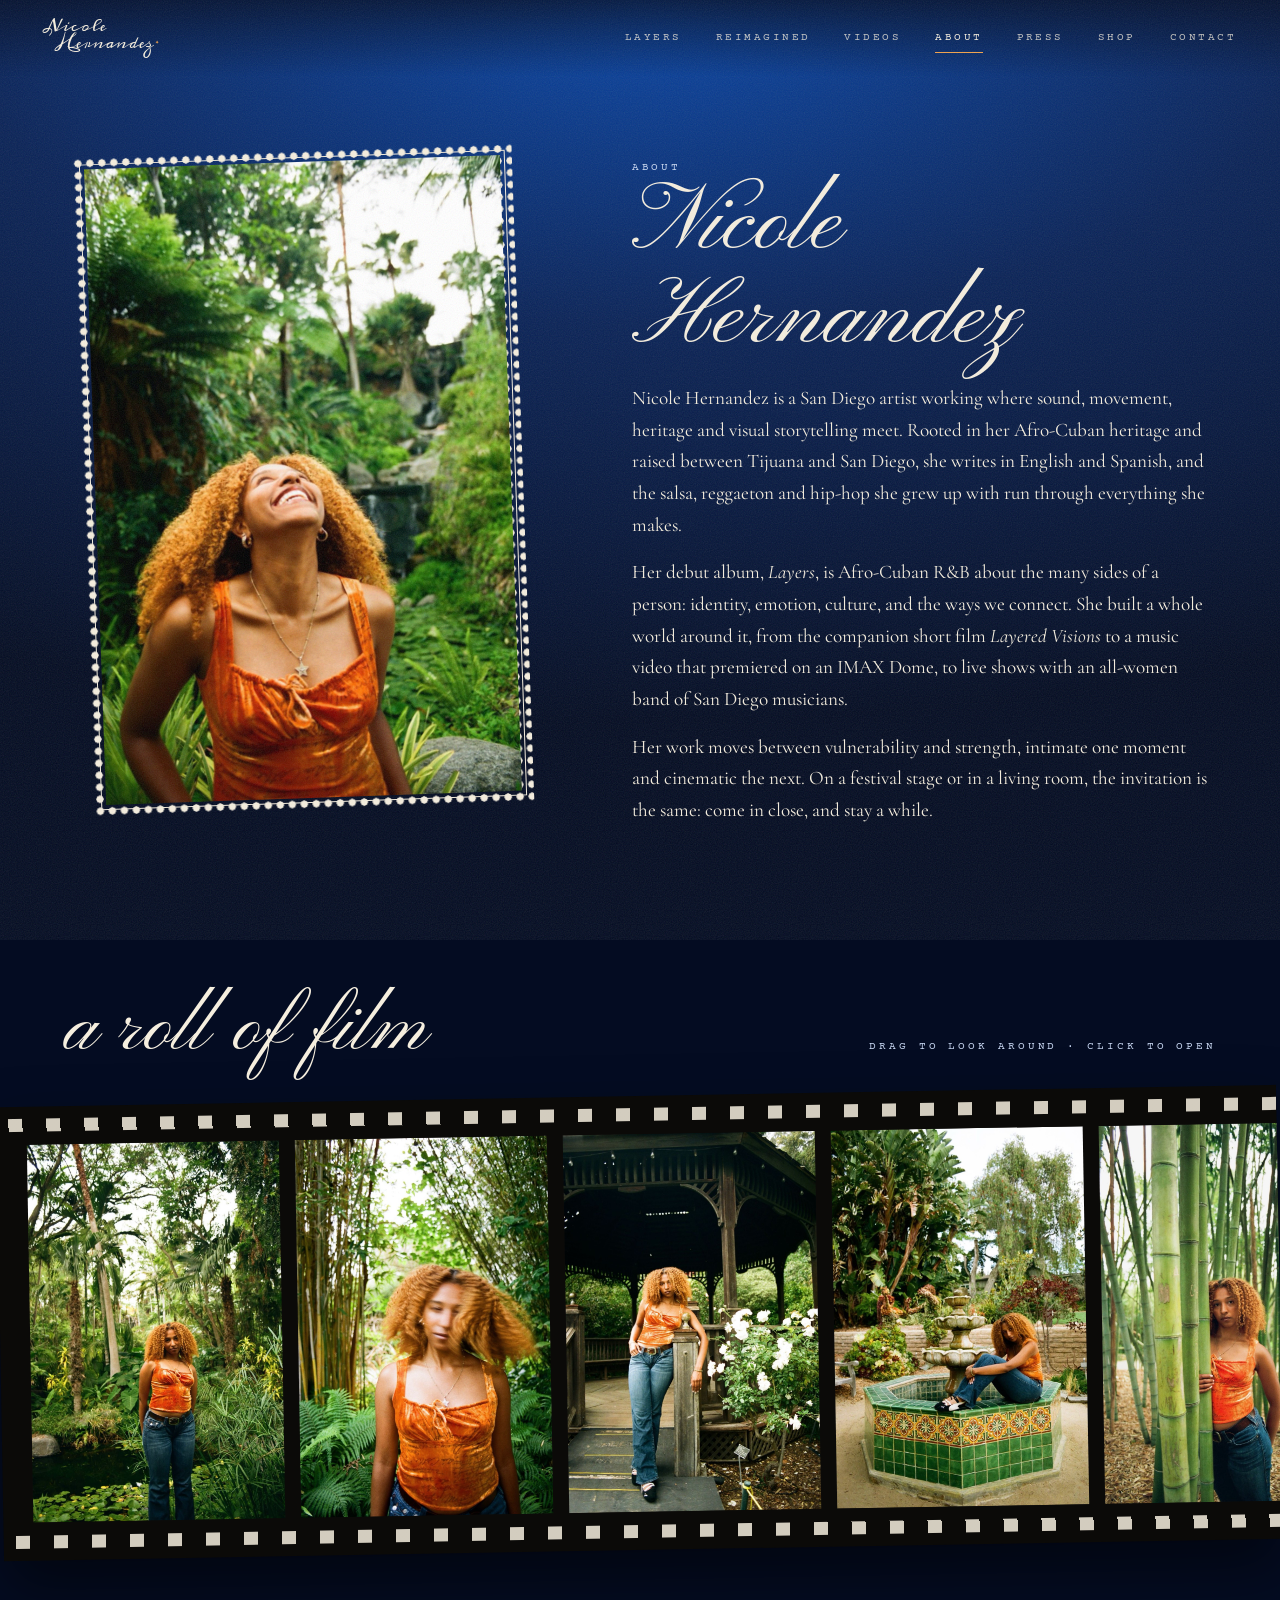
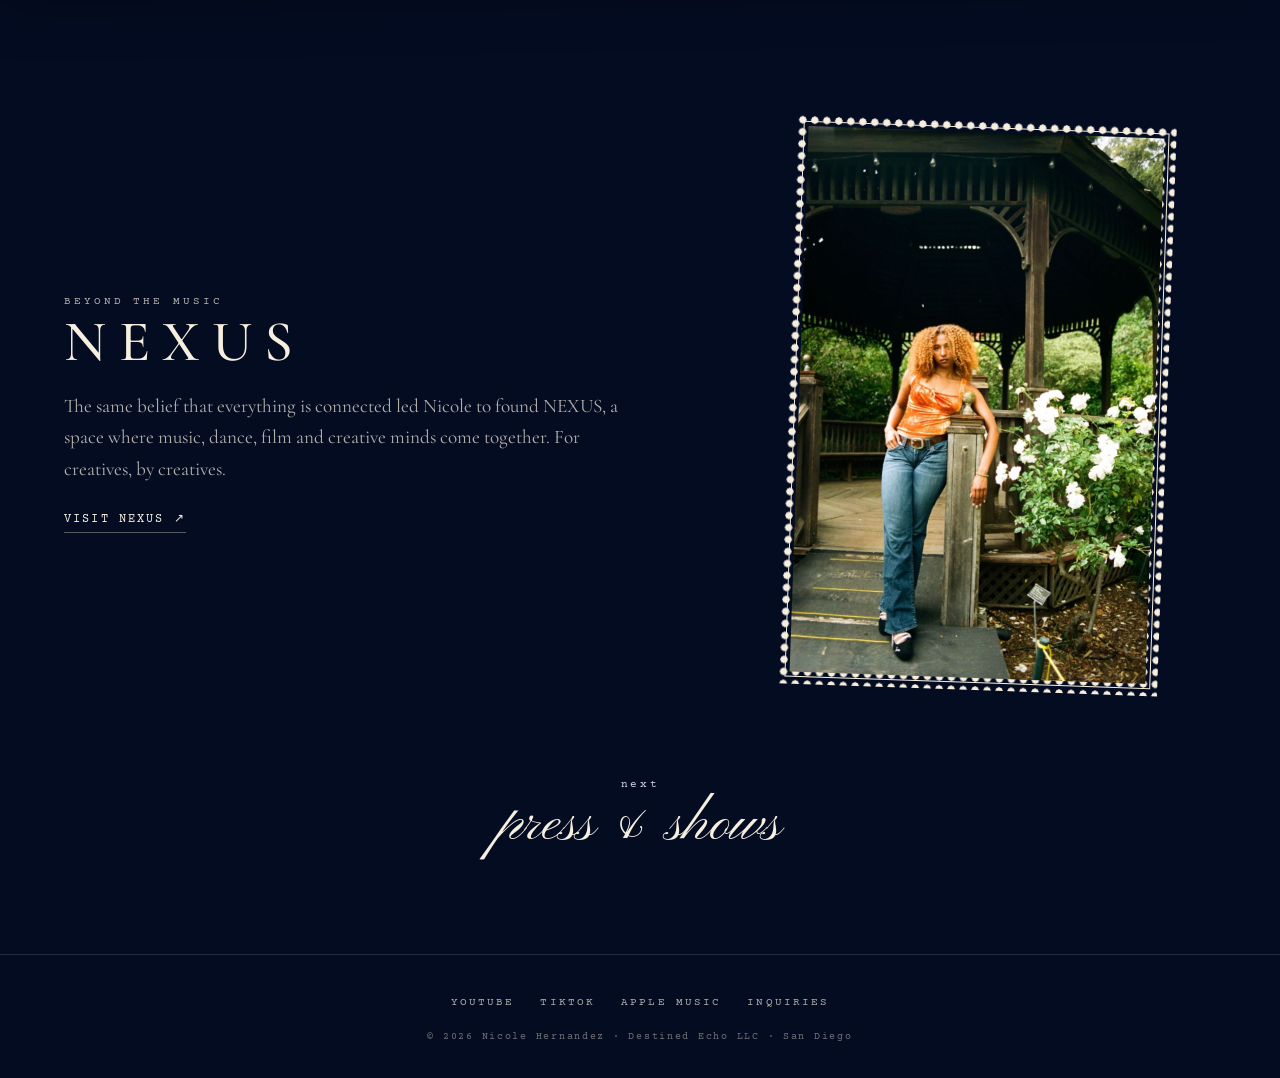
==== commit 263d15fa: "Wordmark in Meddon (open-license vintage script) Co-Authored-By: Claude Opus 5.5 <noreply@anthropic." ====
--- a/about.html
+++ b/about.html
@@ -57,7 +57,7 @@
 
 <link rel="preconnect" href="https://fonts.googleapis.com" />
 <link rel="preconnect" href="https://fonts.gstatic.com" crossorigin />
-<link href="https://fonts.googleapis.com/css2?family=Pinyon+Script&family=Cormorant+Garamond:ital,wght@0,400;0,500;1,400&family=Courier+Prime&display=swap" rel="stylesheet" />
+<link href="https://fonts.googleapis.com/css2?family=Meddon&family=Pinyon+Script&family=Cormorant+Garamond:ital,wght@0,400;0,500;1,400&family=Courier+Prime&display=swap" rel="stylesheet" />
 <link rel="stylesheet" href="assets/site.css" />
 <style>
 .intro{display:grid;grid-template-columns:minmax(0,.9fr) minmax(0,1.1fr);gap:clamp(40px,7vw,100px);align-items:center;min-height:calc(100vh - 180px)}
--- a/assets/site.css
+++ b/assets/site.css
@@ -127,12 +127,12 @@
   .rv{opacity:1;translate:none;filter:none}
 }
 
-/* ── wordmark: set in Cormorant Garamond italic (open-licensed), no image ── */
-.wm{display:inline-block;font-family:var(--serif);font-style:italic;font-weight:400;line-height:.86;letter-spacing:-.005em;color:var(--cream);text-decoration:none;white-space:nowrap}
+/* ── wordmark: set in Meddon (open-licensed), no image ── */
+.wm{display:inline-block;font-family:'Meddon', var(--script);font-style:normal;font-weight:400;line-height:1.05;letter-spacing:0;color:var(--cream);text-decoration:none;white-space:nowrap}
 .wm span{display:block}
-.wm span + span{padding-left:1.15em}
+.wm span + span{padding-left:.9em}
 .wm i{font-style:normal;font-size:.3em;color:var(--amber);vertical-align:.9em;margin-left:.2em}
 .bar .home{text-decoration:none}
-.bar .home .wm{font-size:1.5rem;line-height:.82;transition:opacity .3s}
+.bar .home .wm{font-size:.95rem;line-height:1.1;transition:opacity .3s}
 .bar .home:hover .wm{opacity:.75}
-@media (max-width:720px){.bar .home .wm{font-size:1.25rem}}
+@media (max-width:720px){.bar .home .wm{font-size:.82rem}}
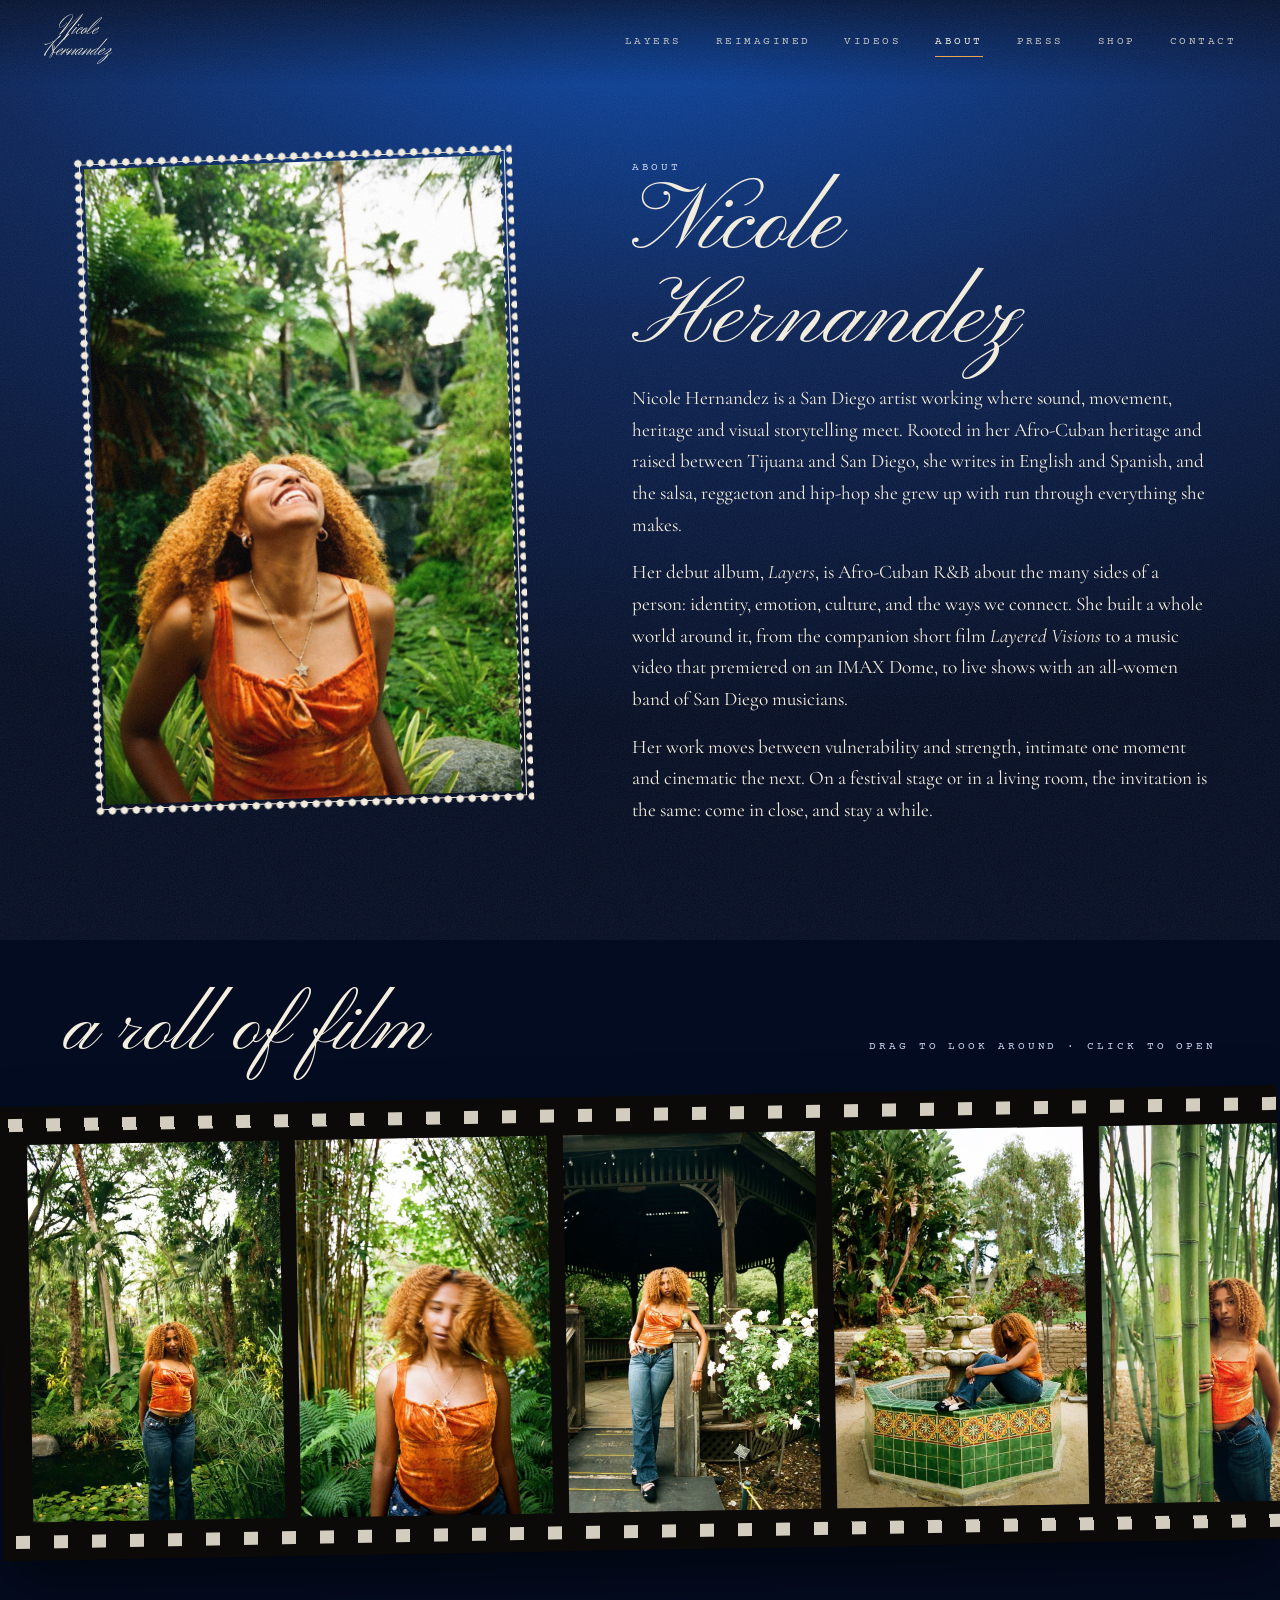
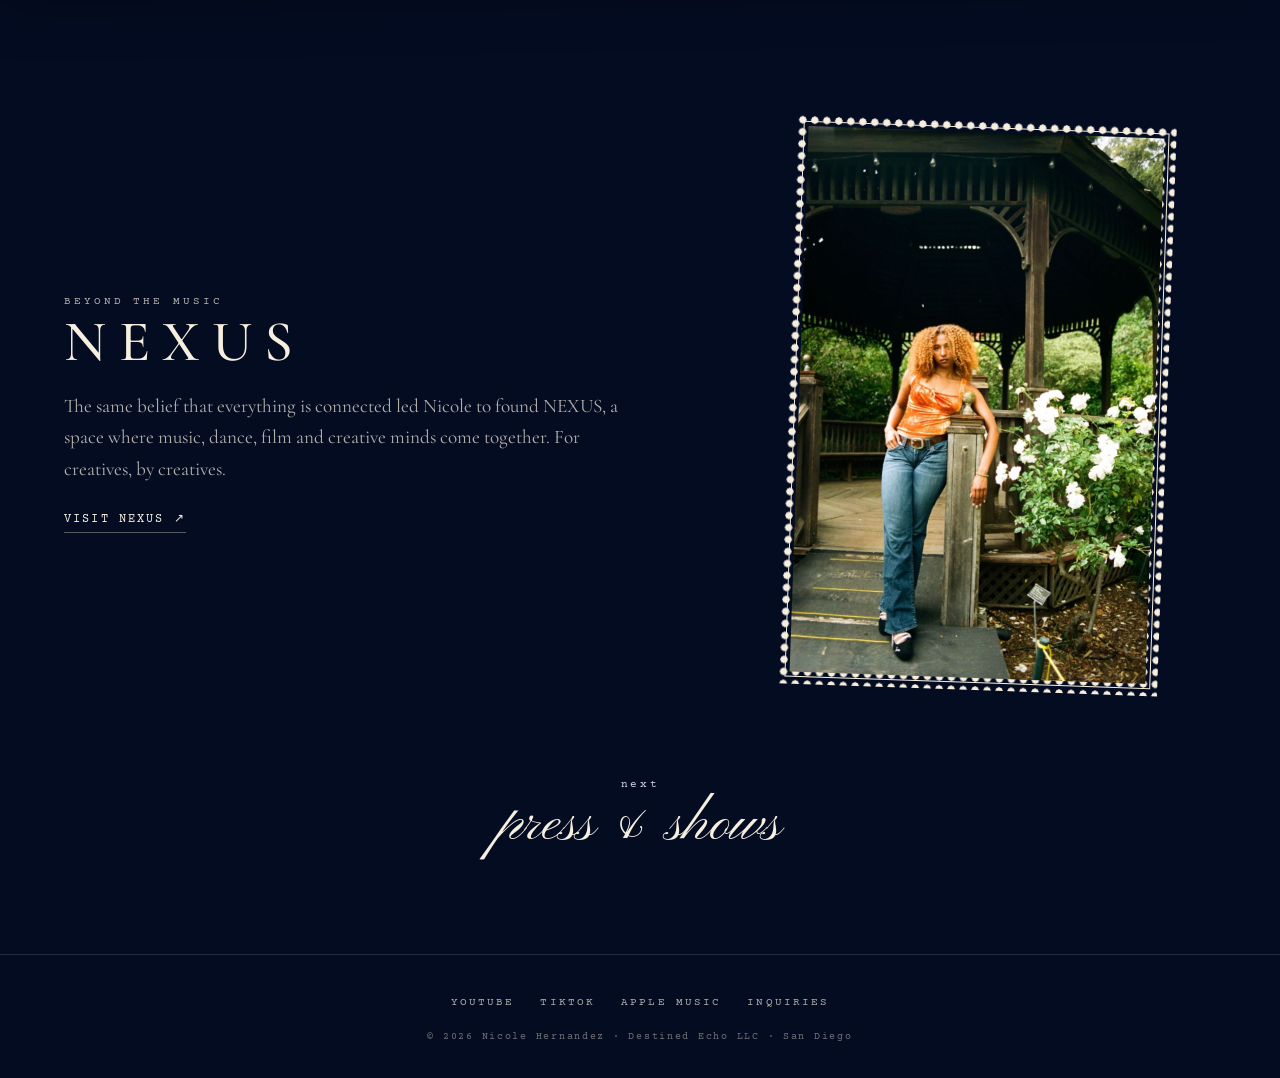
==== commit edb0889c: "Wordmark: Herr Von Muellerhoff, centered, no sparkle Co-Authored-By: Claude Opus 5.5 <noreply@anthro" ====
--- a/about.html
+++ b/about.html
@@ -57,7 +57,7 @@
 
 <link rel="preconnect" href="https://fonts.googleapis.com" />
 <link rel="preconnect" href="https://fonts.gstatic.com" crossorigin />
-<link href="https://fonts.googleapis.com/css2?family=Meddon&family=Pinyon+Script&family=Cormorant+Garamond:ital,wght@0,400;0,500;1,400&family=Courier+Prime&display=swap" rel="stylesheet" />
+<link href="https://fonts.googleapis.com/css2?family=Herr+Von+Muellerhoff&family=Pinyon+Script&family=Cormorant+Garamond:ital,wght@0,400;0,500;1,400&family=Courier+Prime&display=swap" rel="stylesheet" />
 <link rel="stylesheet" href="assets/site.css" />
 <style>
 .intro{display:grid;grid-template-columns:minmax(0,.9fr) minmax(0,1.1fr);gap:clamp(40px,7vw,100px);align-items:center;min-height:calc(100vh - 180px)}
@@ -103,7 +103,7 @@
 <body>
 
 <header class="bar">
-  <a class="home" href="index.html" aria-label="Nicole Hernandez, home"><span class="wm"><span>Nicole</span><span>Hernandez<i>✦</i></span></span></a>
+  <a class="home" href="index.html" aria-label="Nicole Hernandez, home"><span class="wm"><span>Nicole</span><span>Hernandez</span></span></a>
   <nav aria-label="Main">
     <a href="layers.html">Layers</a>
     <a href="reimagined.html">Reimagined</a>
--- a/assets/site.css
+++ b/assets/site.css
@@ -128,11 +128,12 @@
 }
 
 /* ── wordmark: set in Meddon (open-licensed), no image ── */
-.wm{display:inline-block;font-family:'Meddon', var(--script);font-style:normal;font-weight:400;line-height:1.05;letter-spacing:0;color:var(--cream);text-decoration:none;white-space:nowrap}
+.wm{display:inline-block;font-family:'Herr Von Muellerhoff', var(--script);font-style:normal;font-weight:400;line-height:1.05;letter-spacing:0;color:var(--cream);text-decoration:none;white-space:nowrap}
 .wm span{display:block}
-.wm span + span{padding-left:.9em}
+.wm{text-align:center}
+.wm span + span{padding-left:0}
 .wm i{font-style:normal;font-size:.3em;color:var(--amber);vertical-align:.9em;margin-left:.2em}
 .bar .home{text-decoration:none}
-.bar .home .wm{font-size:.95rem;line-height:1.1;transition:opacity .3s}
+.bar .home .wm{font-size:1.55rem;line-height:.85;transition:opacity .3s}
 .bar .home:hover .wm{opacity:.75}
-@media (max-width:720px){.bar .home .wm{font-size:.82rem}}
+@media (max-width:720px){.bar .home .wm{font-size:1.3rem}}
